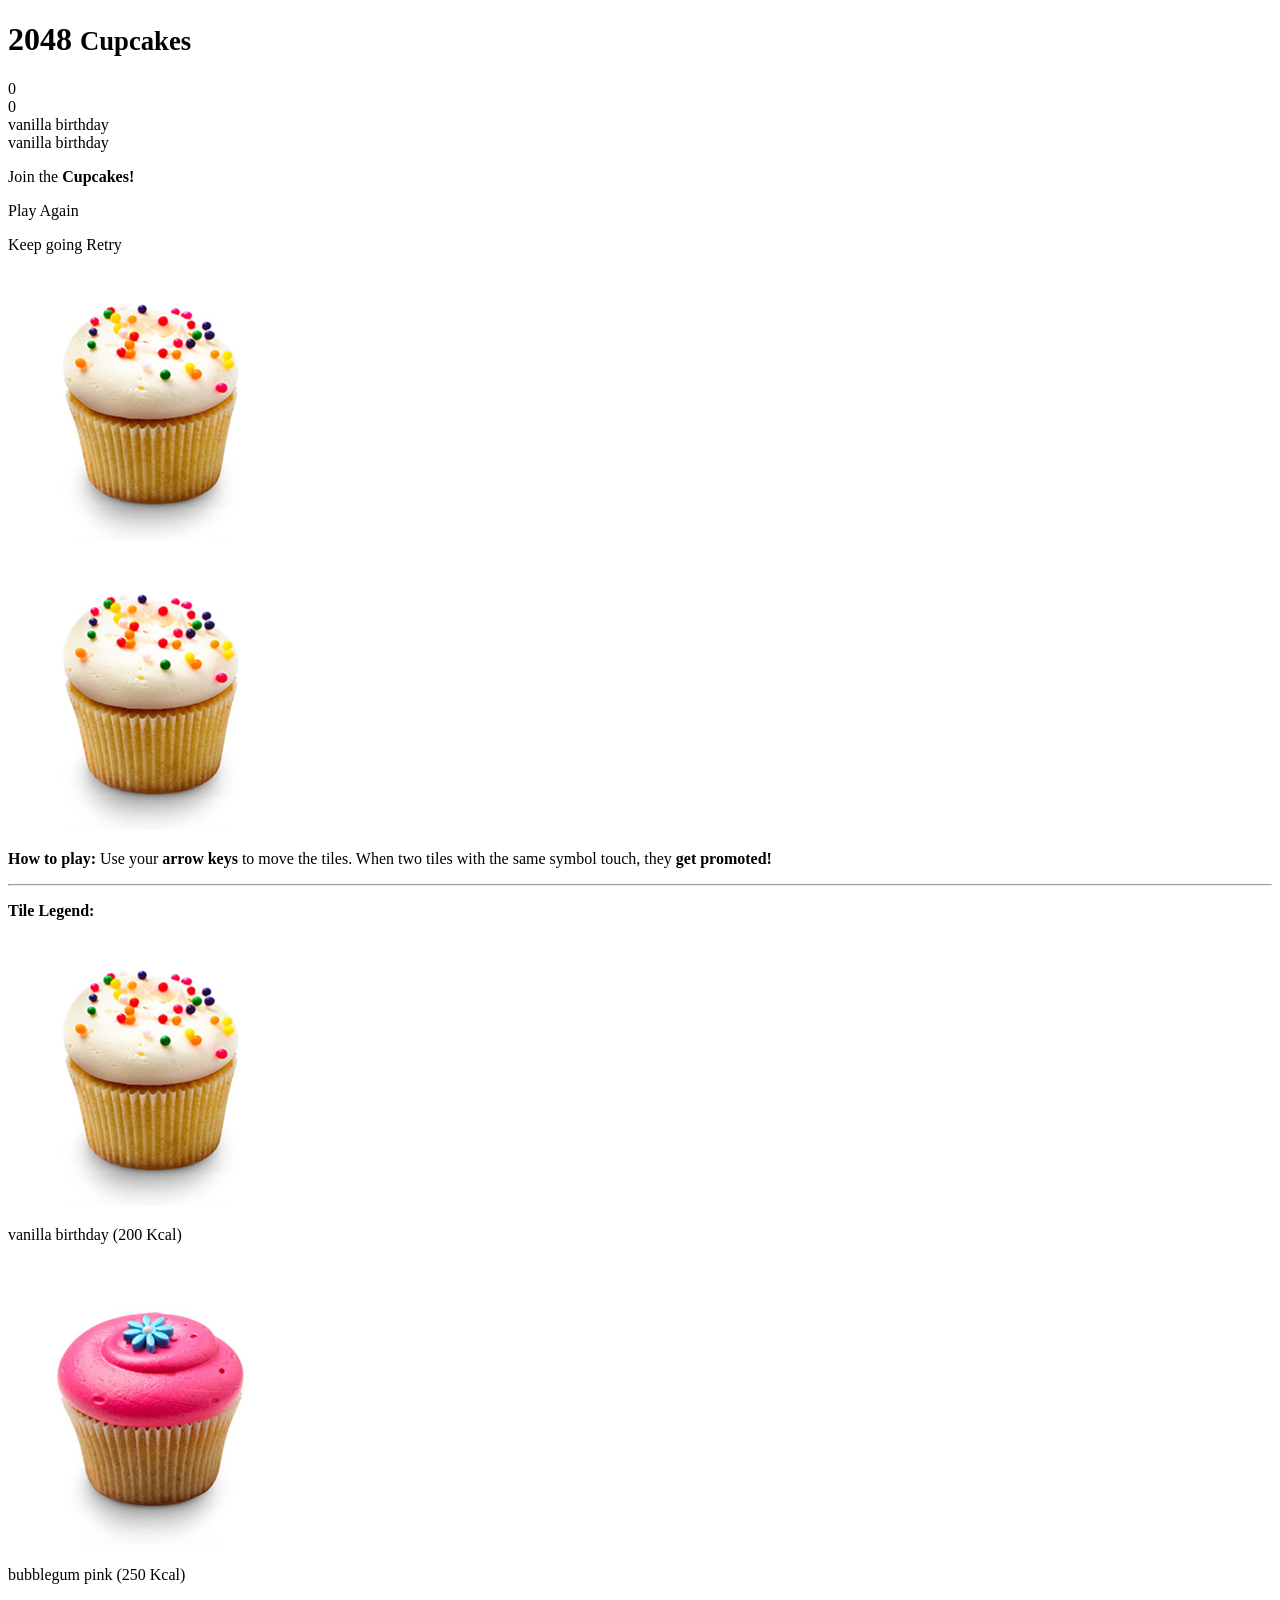
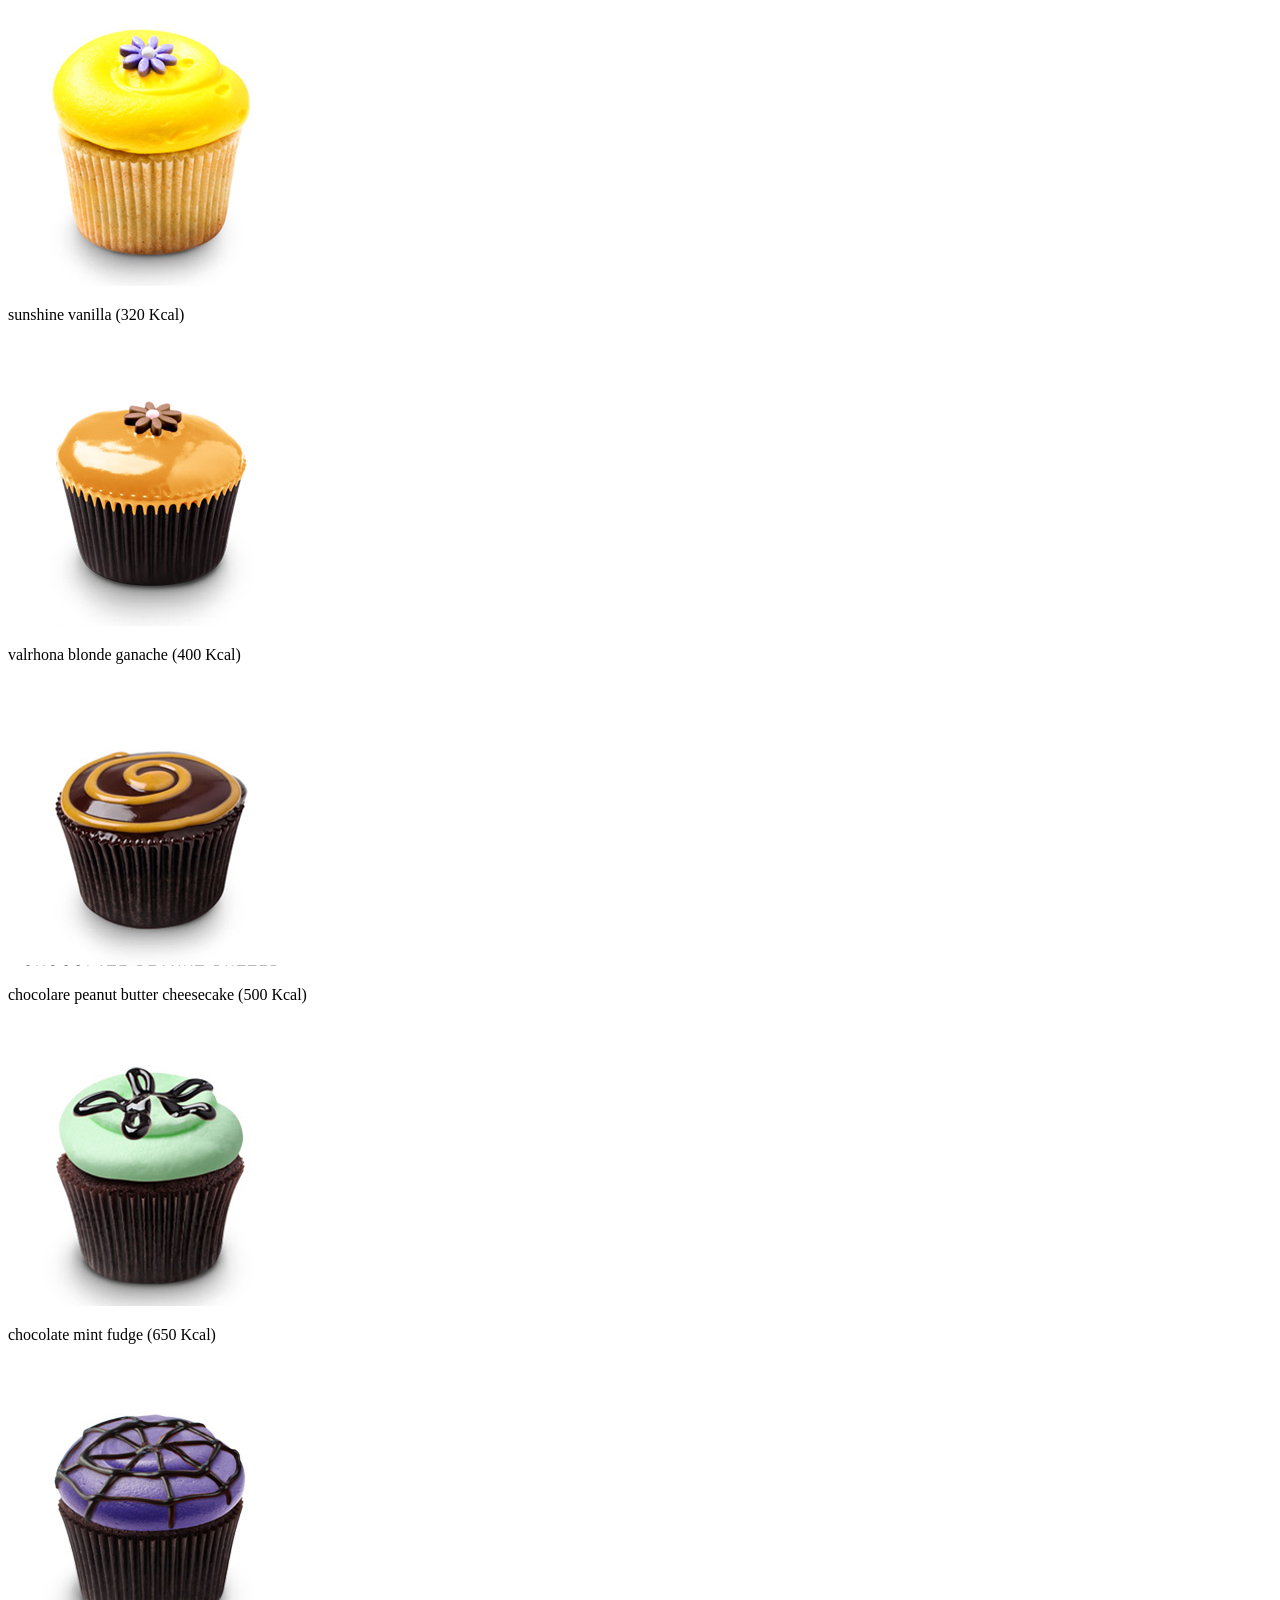
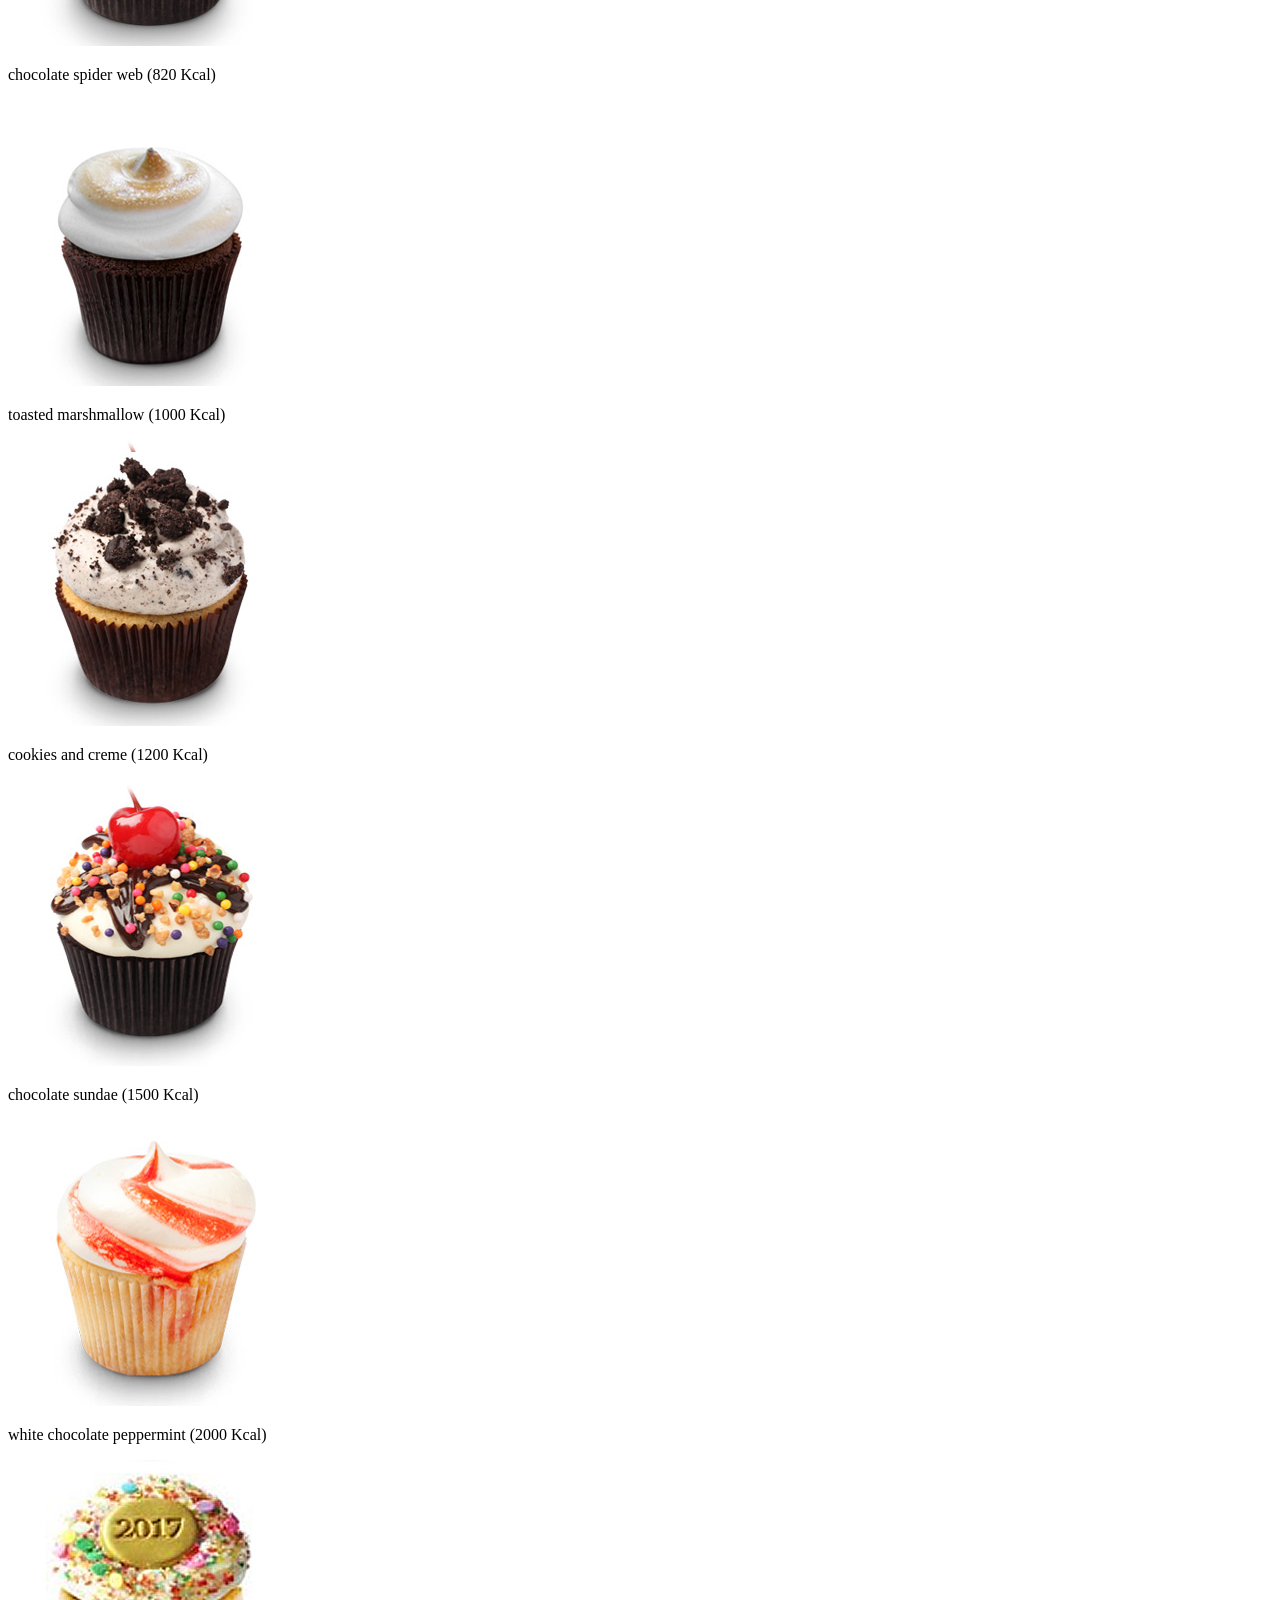
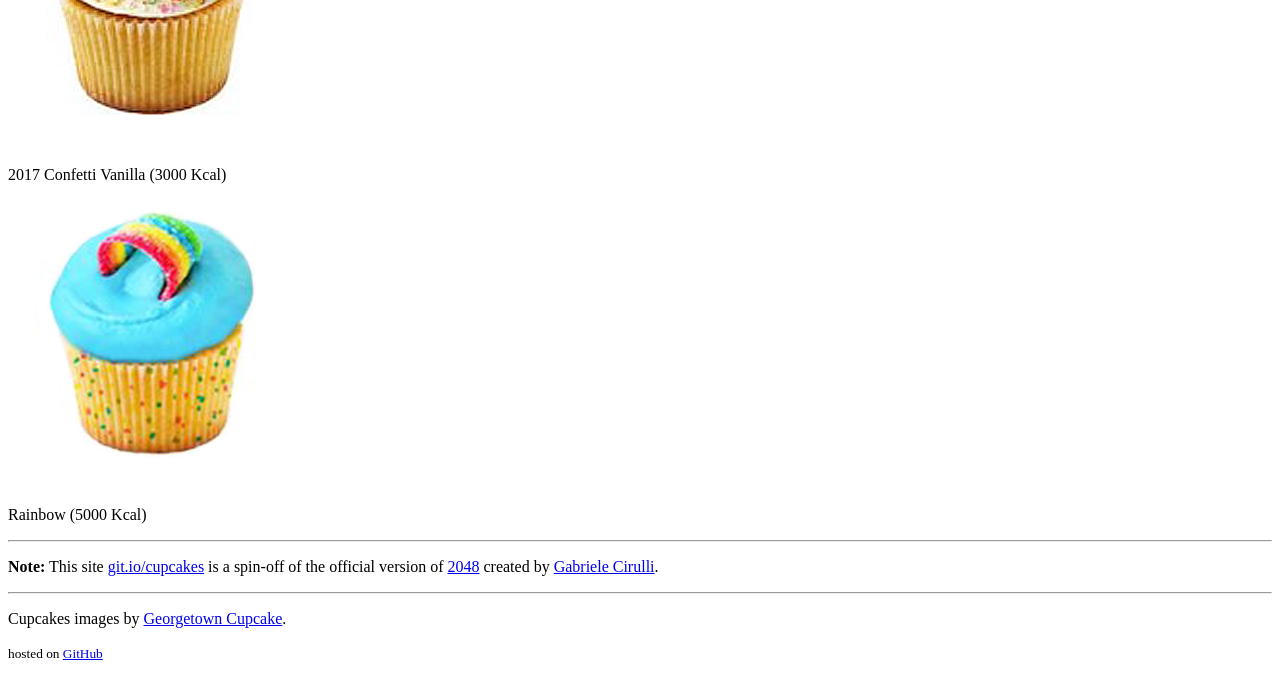
==== games/2048-Cupcakes/index.html @ 83873c3f "修改网站结构" ====
<!DOCTYPE html>
<html>

<head>
  <meta charset="utf-8">
  <title>2048 CUPCAKES</title>

  <link href="style/main.css" rel="stylesheet" type="text/css">
  <link rel="shortcut icon" href="favicon.ico">
  <link rel="apple-touch-icon" href="meta/apple-touch-icon.png">
  <meta name="apple-mobile-web-app-capable" content="yes">
  <meta name="apple-mobile-web-app-status-bar-style" content="black">

  <meta name="HandheldFriendly" content="True">
  <meta name="MobileOptimized" content="320">
  <meta name="viewport"
    content="width=device-width, target-densitydpi=160dpi, initial-scale=1.0, maximum-scale=1, user-scalable=no, minimal-ui">
  <meta name="format-detection" content="telephone=no" />
</head>

<body>
  <div class="container">
    <div class="heading">
      <div class="title-container">
        <h1 class="title">2048 <small>Cupcakes</small></h1>
      </div>
      <div class="scores-container">
        <div class="score-points">0</div>
        <div class="best-points">0</div>
      </div>
      <div class="scores-container">
        <div class="score-container">0 Kcal</div>
        <div class="best-container">0 Kcal</div>
      </div>
    </div>

    <div class="above-game">
      <p class="game-intro">Join tiles and destroy <strong>EMPIRE!</strong></p>
      <a class="restart-button">New Game</a>
    </div>

    <div class="game-container">
      <div class="game-message">
        <p></p>
        <div class="lower">
          <a class="keep-playing-button">Keep going</a>
          <a class="retry-button">Retry</a>
          <div class="score-sharing"></div>
        </div>
      </div>

      <div class="grid-container">
        <div class="grid-row">
          <div class="grid-cell"></div>
          <div class="grid-cell"></div>
          <div class="grid-cell"></div>
          <div class="grid-cell"></div>
        </div>
        <div class="grid-row">
          <div class="grid-cell"></div>
          <div class="grid-cell"></div>
          <div class="grid-cell"></div>
          <div class="grid-cell"></div>
        </div>
        <div class="grid-row">
          <div class="grid-cell"></div>
          <div class="grid-cell"></div>
          <div class="grid-cell"></div>
          <div class="grid-cell"></div>
        </div>
        <div class="grid-row">
          <div class="grid-cell"></div>
          <div class="grid-cell"></div>
          <div class="grid-cell"></div>
          <div class="grid-cell"></div>
        </div>
      </div>

      <div class="tile-container">

      </div>
    </div>

    <p class="game-explanation">
      <strong class="important">How to play:</strong> Use your <strong>arrow keys</strong> to move the tiles. When two
      tiles with the same symbol touch, they <strong>get promoted!</strong>
    </p>
    <hr>
    <p class="tile-legend"><strong class="important">Tile Legend:</strong></p>
    <hr>
    <p class="disclaimer">
      <strong class="important">Note:</strong> This site <a href="http://git.io/cupcakes">git.io/cupcakes</a> is a
      spin-off of the official version of <a href="http://git.io/2048">2048</a> created by <a
        href="http://gabrielecirulli.com" target="_blank">Gabriele Cirulli.</a>
    </p>
    <hr>
    <p class="credits">
      Cupcakes images by <a href="http://www.georgetowncupcake.com/"
        title="Georgetown Cupcake | DC Cupcakes | About">Georgetown Cupcake</a>.
    </p>
    <p class="repo-link"><small>hosted on <a href="https://github.com/foolgry/2048-CUPCAKES">GitHub</a></small></p>
  </div>

  <script src="js/bind_polyfill.js"></script>
  <script src="js/classlist_polyfill.js"></script>
  <script src="js/animframe_polyfill.js"></script>
  <script src="js/l10n.js"></script>
  <script src="js/localization.js"></script>
  <script src="js/keyboard_input_manager.js"></script>
  <script src="js/html_actuator.js"></script>
  <script src="js/grid.js"></script>
  <script src="js/tile.js"></script>
  <script src="js/local_storage_manager.js"></script>
  <script src="js/game_manager.js"></script>
  <script src="js/application.js"></script>
  <script>
    window.twttr = (function (d, s, id) {
      var t, js, fjs = d.getElementsByTagName(s)[0];
      if (d.getElementById(id)) return; js = d.createElement(s); js.id = id;
      js.src = "https://platform.twitter.com/widgets.js"; fjs.parentNode.insertBefore(js, fjs);
      return window.twttr || (t = { _e: [], ready: function (f) { t._e.push(f) } });
    }(document, "script", "twitter-wjs"));
  </script>
  <script async src="https://www.googletagmanager.com/gtag/js?id=G-40QF8CHDDD"></script>
  <script>
    window.dataLayer = window.dataLayer || [];
    function gtag() { dataLayer.push(arguments); }
    gtag('js', new Date());

    gtag('config', 'G-40QF8CHDDD');
  </script>

  </script>
</body>

</html>
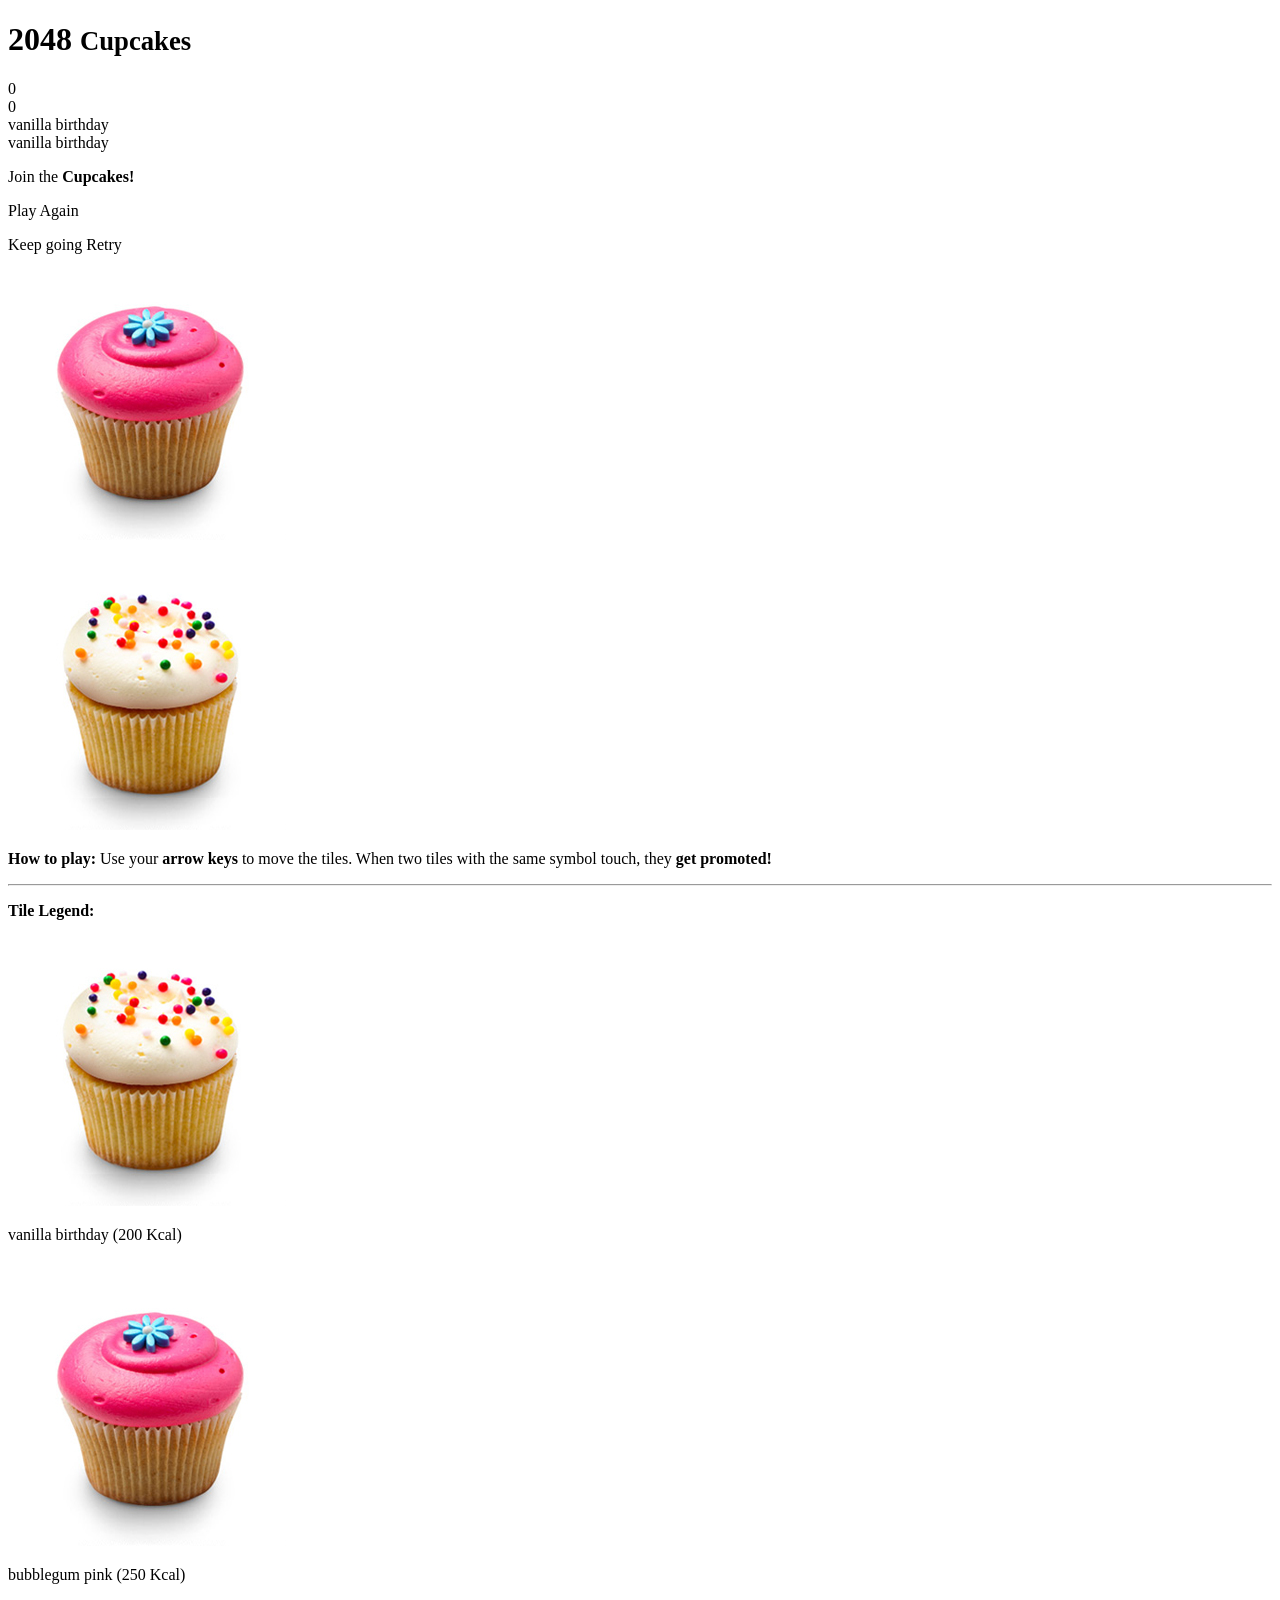
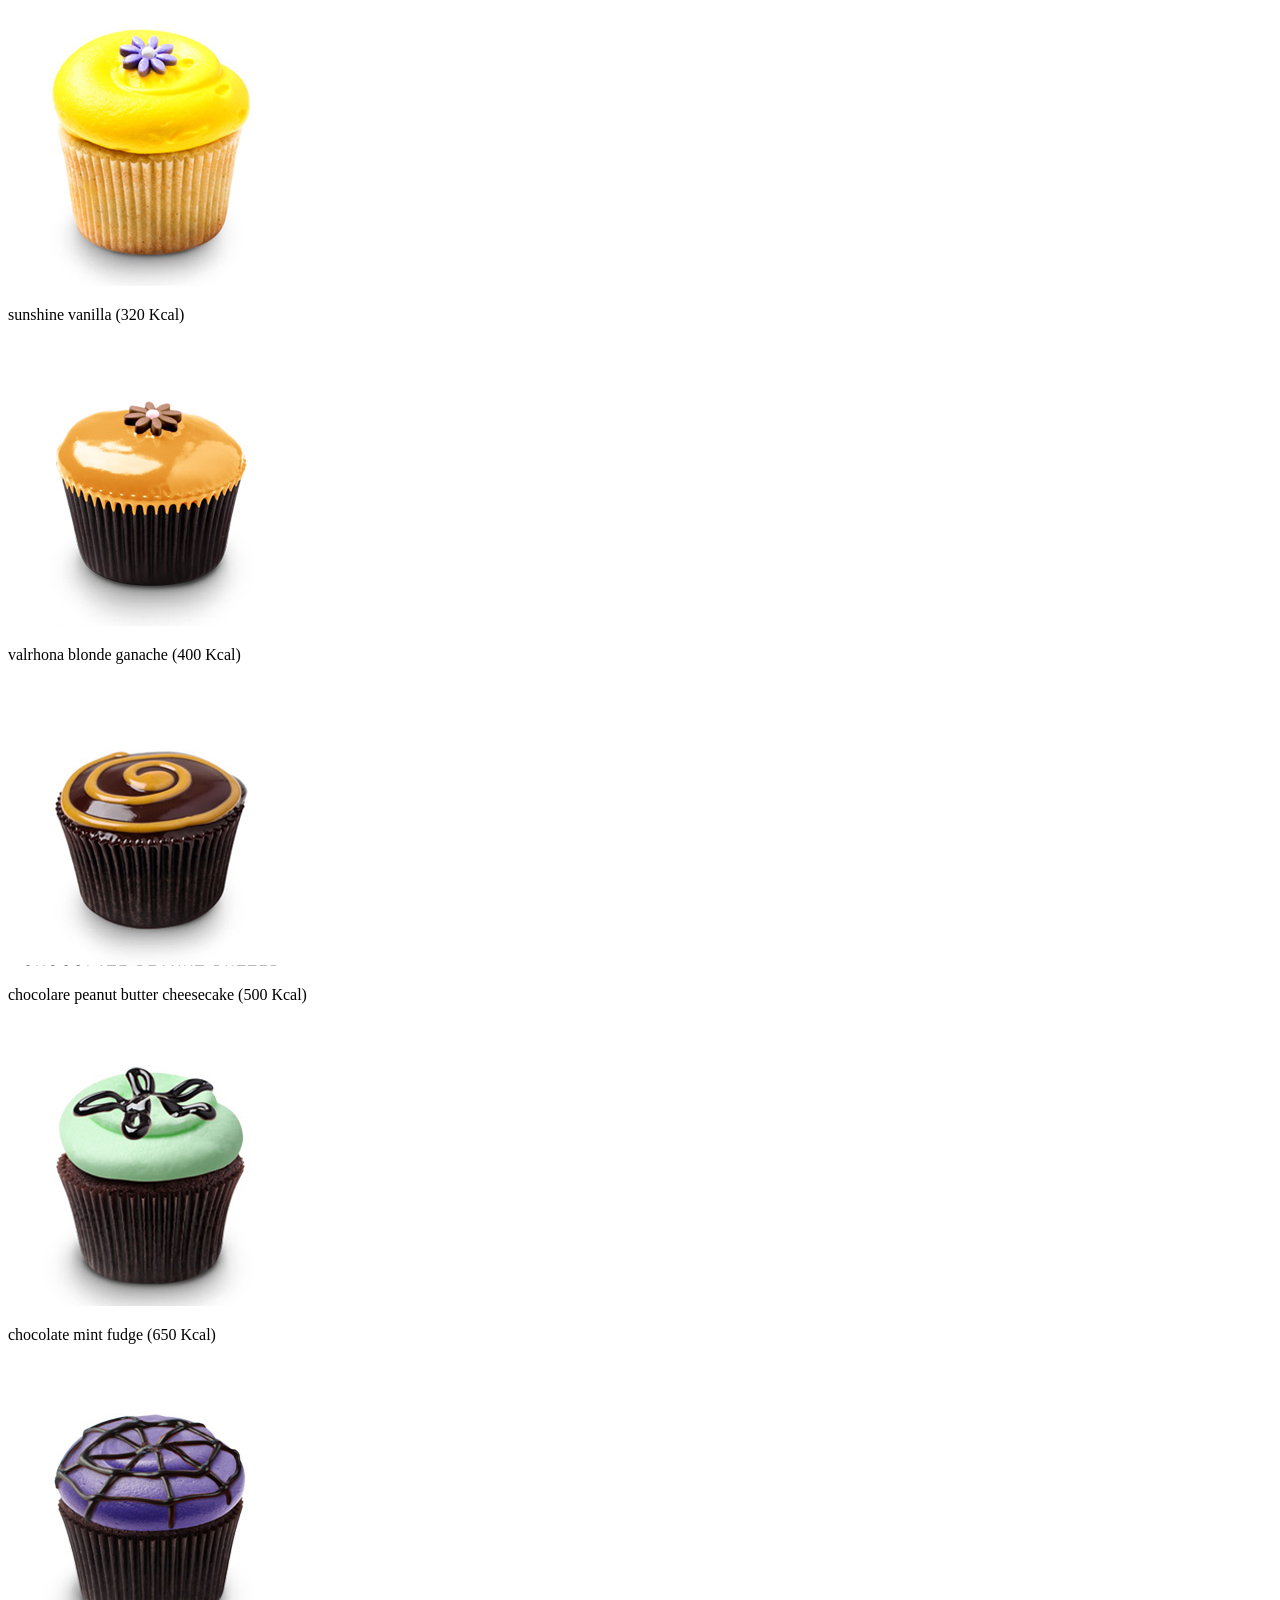
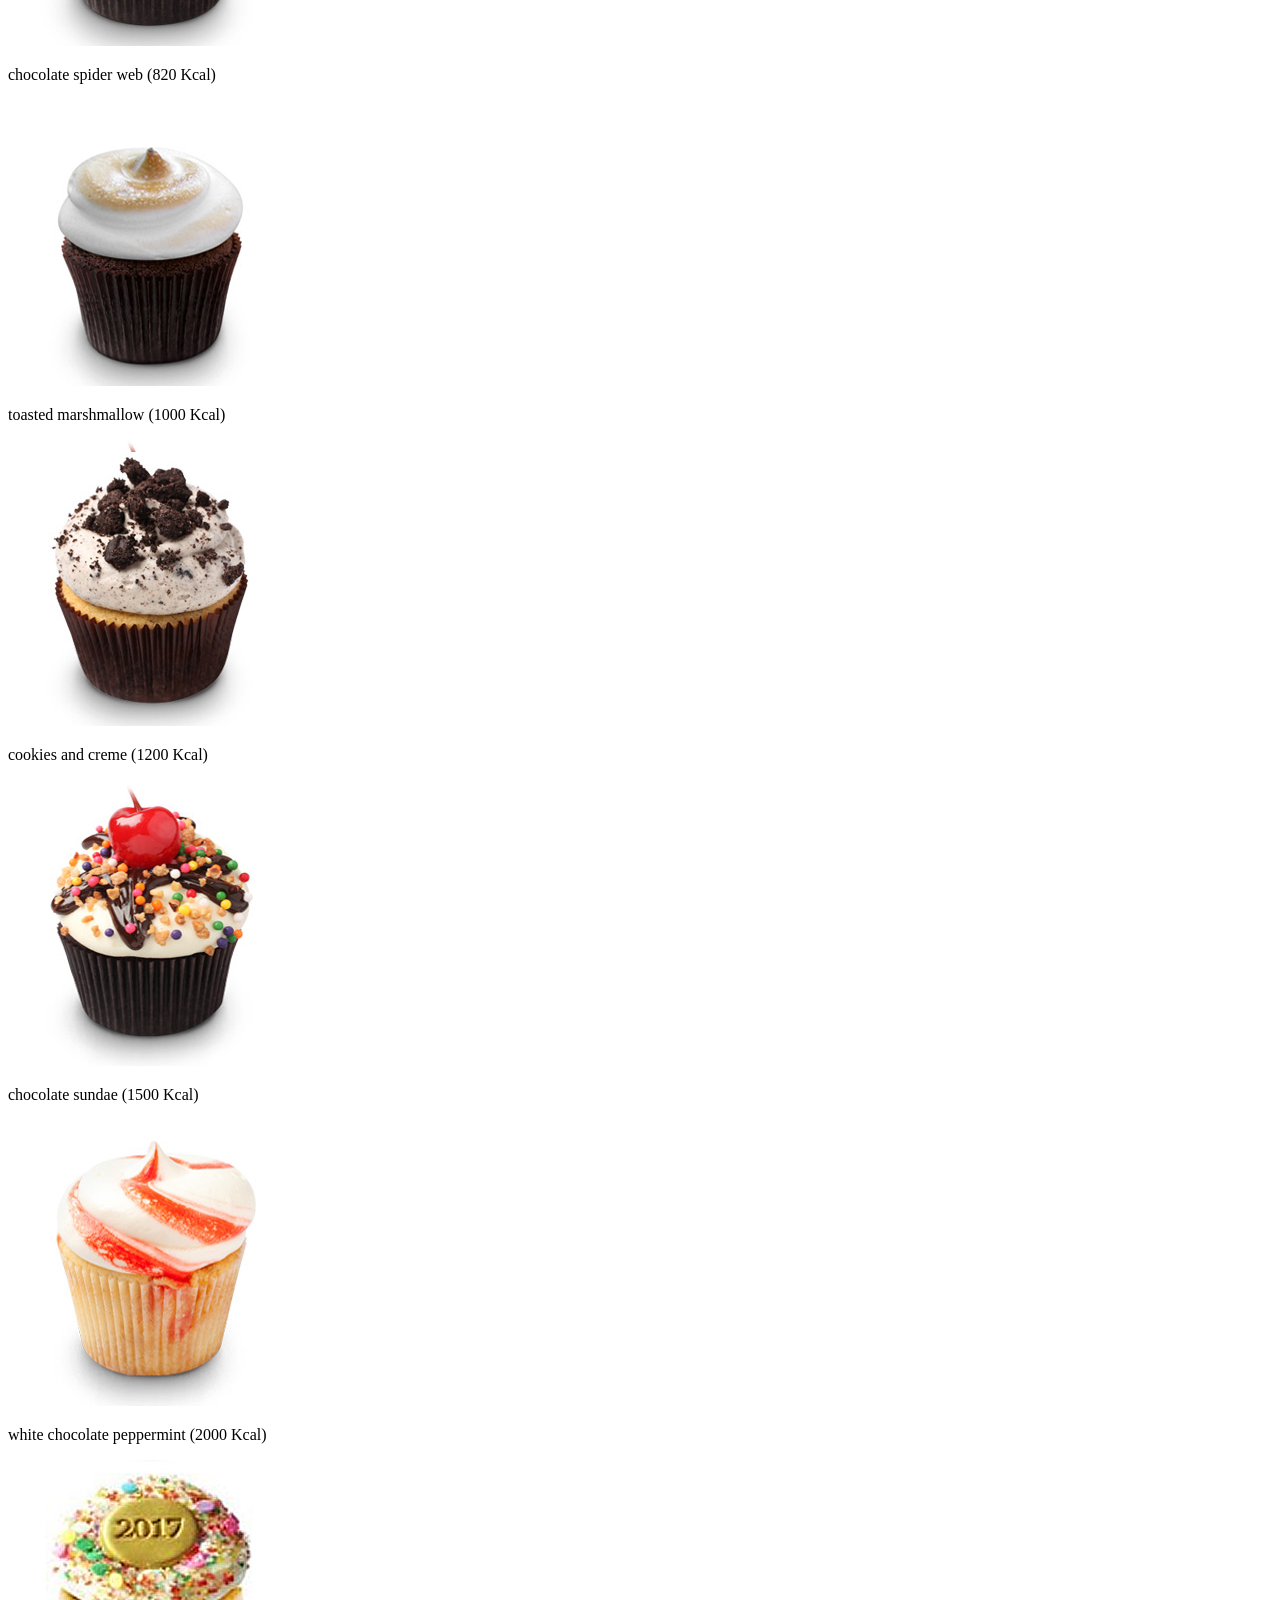
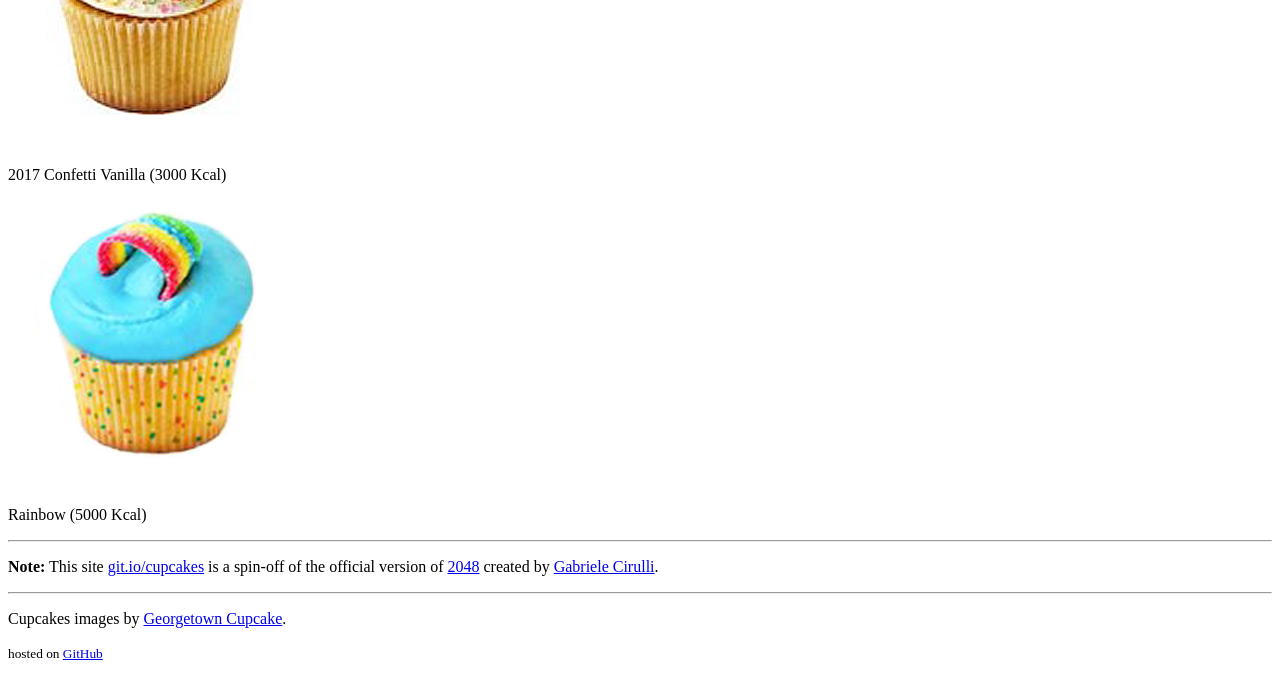
==== commit e07a78f3: "隐私 cookie，移动端优化" ====
--- a/games/2048-Cupcakes/index.html
+++ b/games/2048-Cupcakes/index.html
@@ -14,7 +14,7 @@
   <meta name="HandheldFriendly" content="True">
   <meta name="MobileOptimized" content="320">
   <meta name="viewport"
-    content="width=device-width, target-densitydpi=160dpi, initial-scale=1.0, maximum-scale=1, user-scalable=no, minimal-ui">
+    content="width=device-width, initial-scale=1.0, maximum-scale=1.5, user-scalable=yes">
   <meta name="format-detection" content="telephone=no" />
 </head>
 
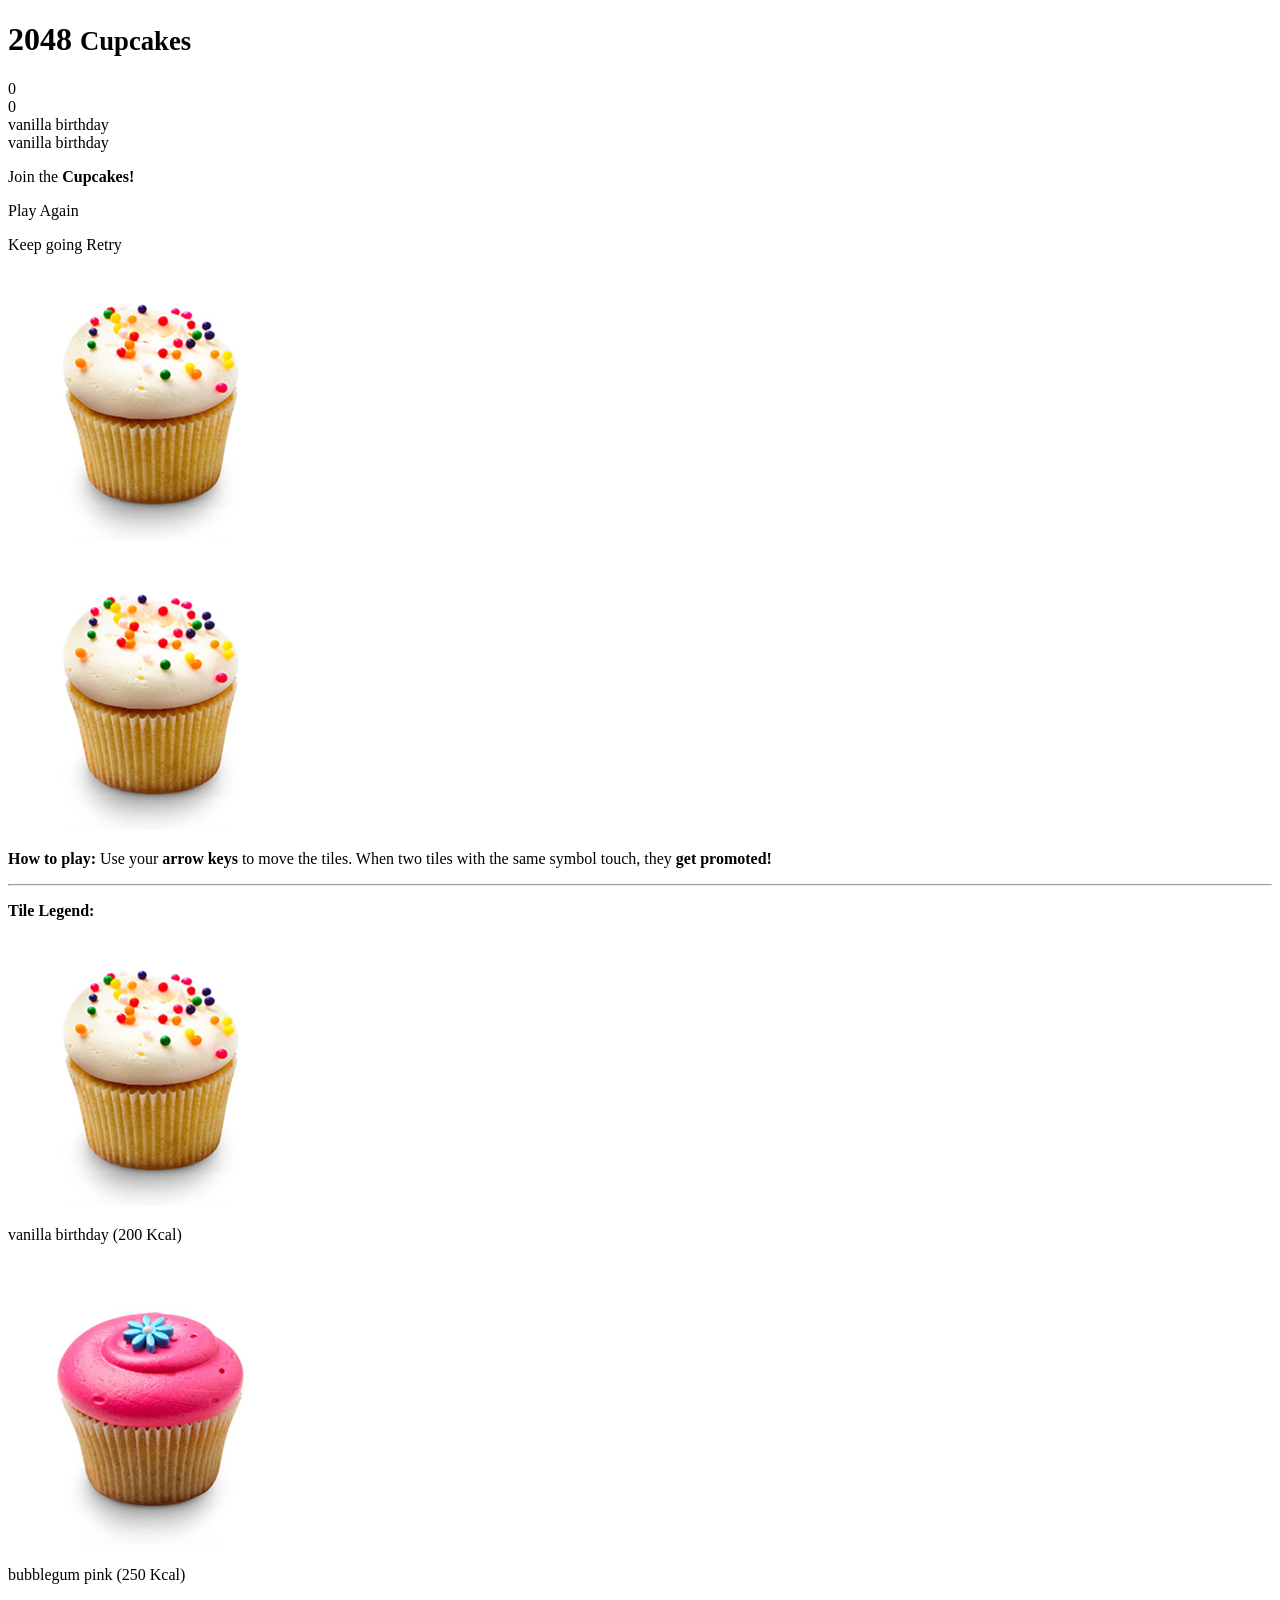
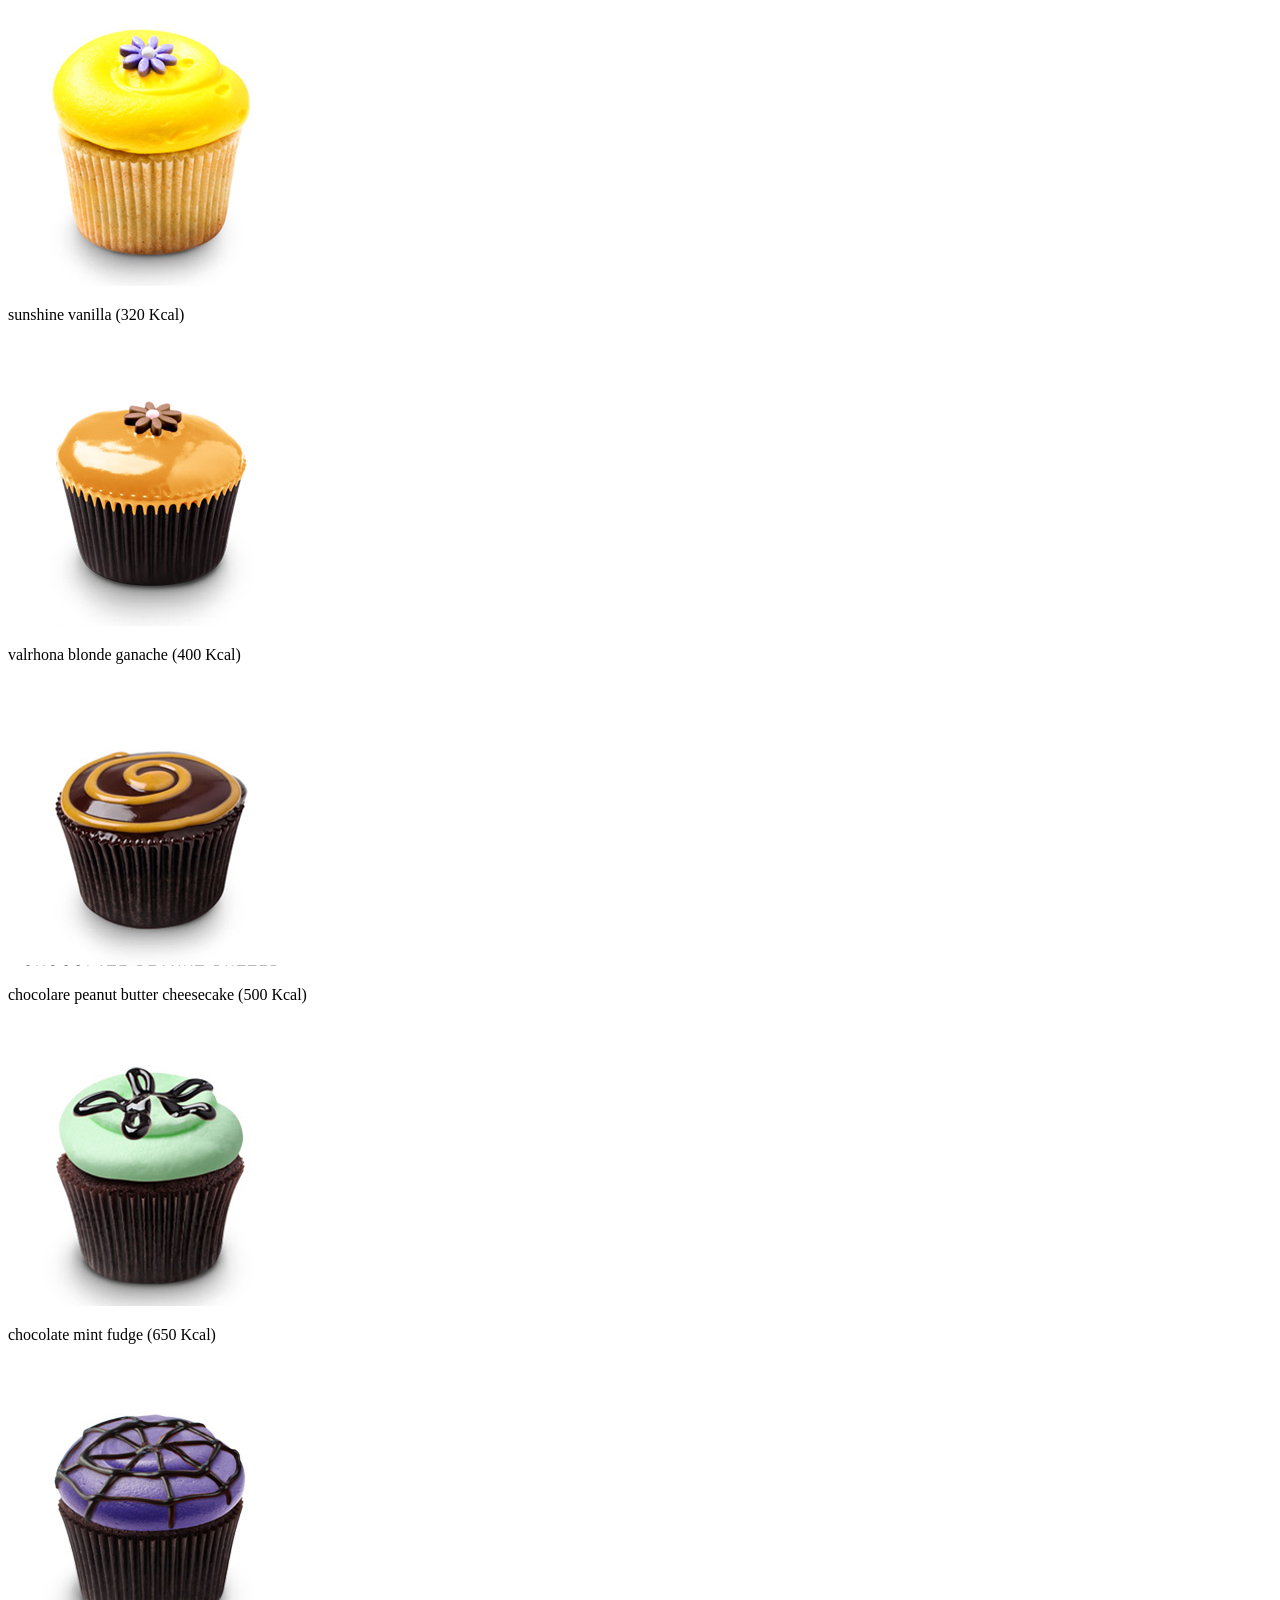
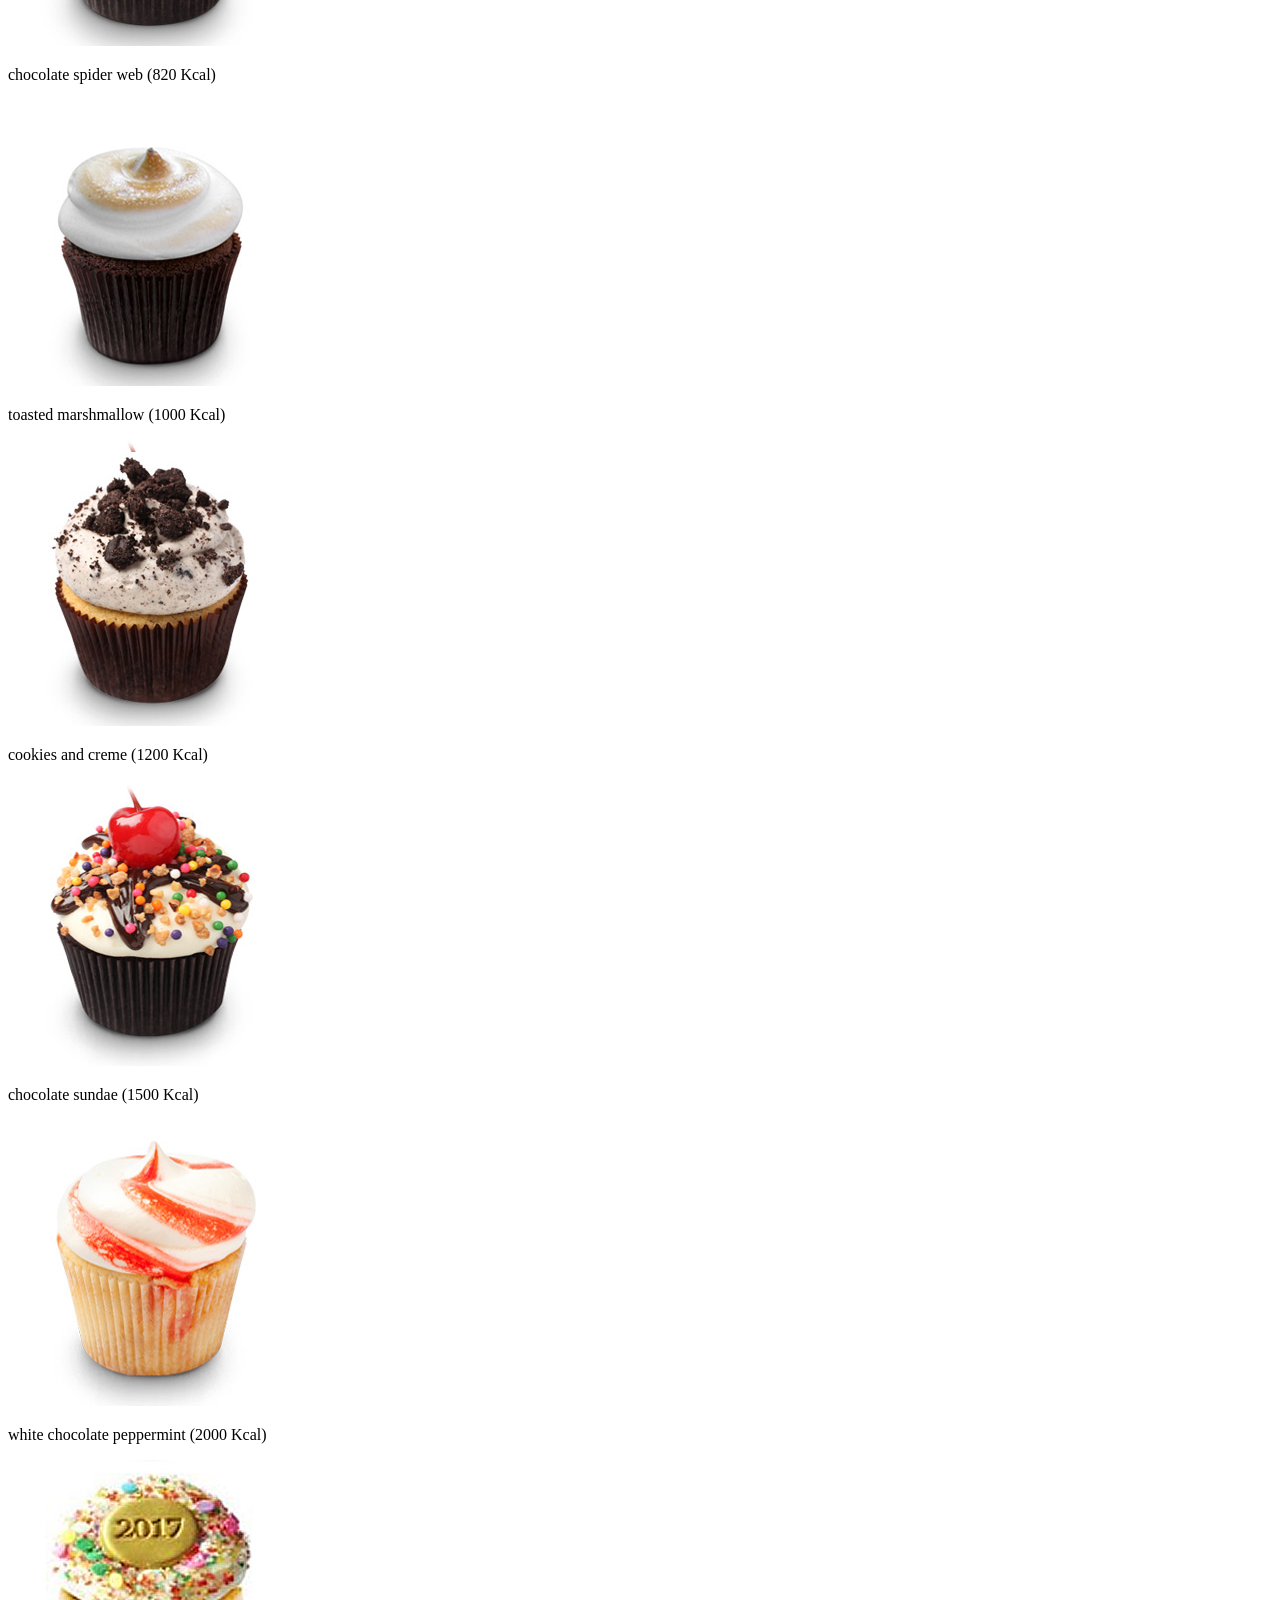
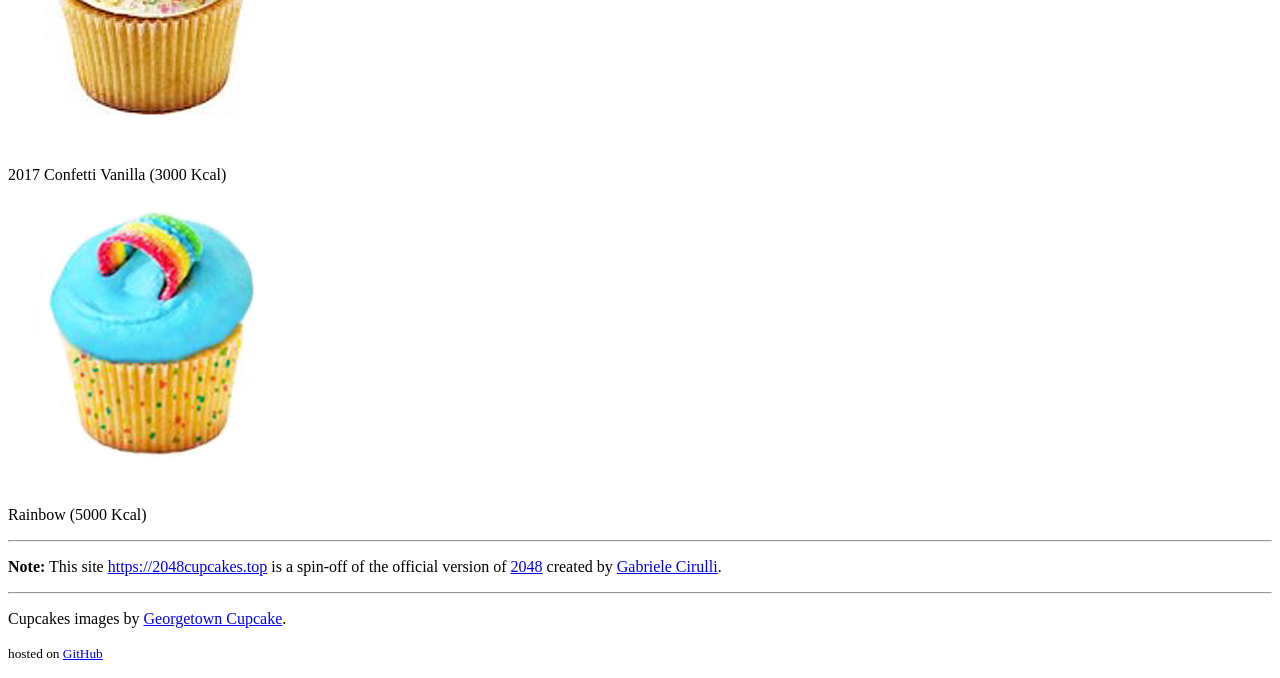
==== commit c67a2d68: "修改链接" ====
--- a/games/2048-Cupcakes/index.html
+++ b/games/2048-Cupcakes/index.html
@@ -13,8 +13,7 @@
 
   <meta name="HandheldFriendly" content="True">
   <meta name="MobileOptimized" content="320">
-  <meta name="viewport"
-    content="width=device-width, initial-scale=1.0, maximum-scale=1.5, user-scalable=yes">
+  <meta name="viewport" content="width=device-width, initial-scale=1.0, maximum-scale=1.5, user-scalable=yes">
   <meta name="format-detection" content="telephone=no" />
 </head>
 
@@ -89,7 +88,7 @@
     <p class="tile-legend"><strong class="important">Tile Legend:</strong></p>
     <hr>
     <p class="disclaimer">
-      <strong class="important">Note:</strong> This site <a href="http://git.io/cupcakes">git.io/cupcakes</a> is a
+      <strong class="important">Note:</strong> This site <a href="https://2048cupcakes.top">2048cupcakes</a> is a
       spin-off of the official version of <a href="http://git.io/2048">2048</a> created by <a
         href="http://gabrielecirulli.com" target="_blank">Gabriele Cirulli.</a>
     </p>
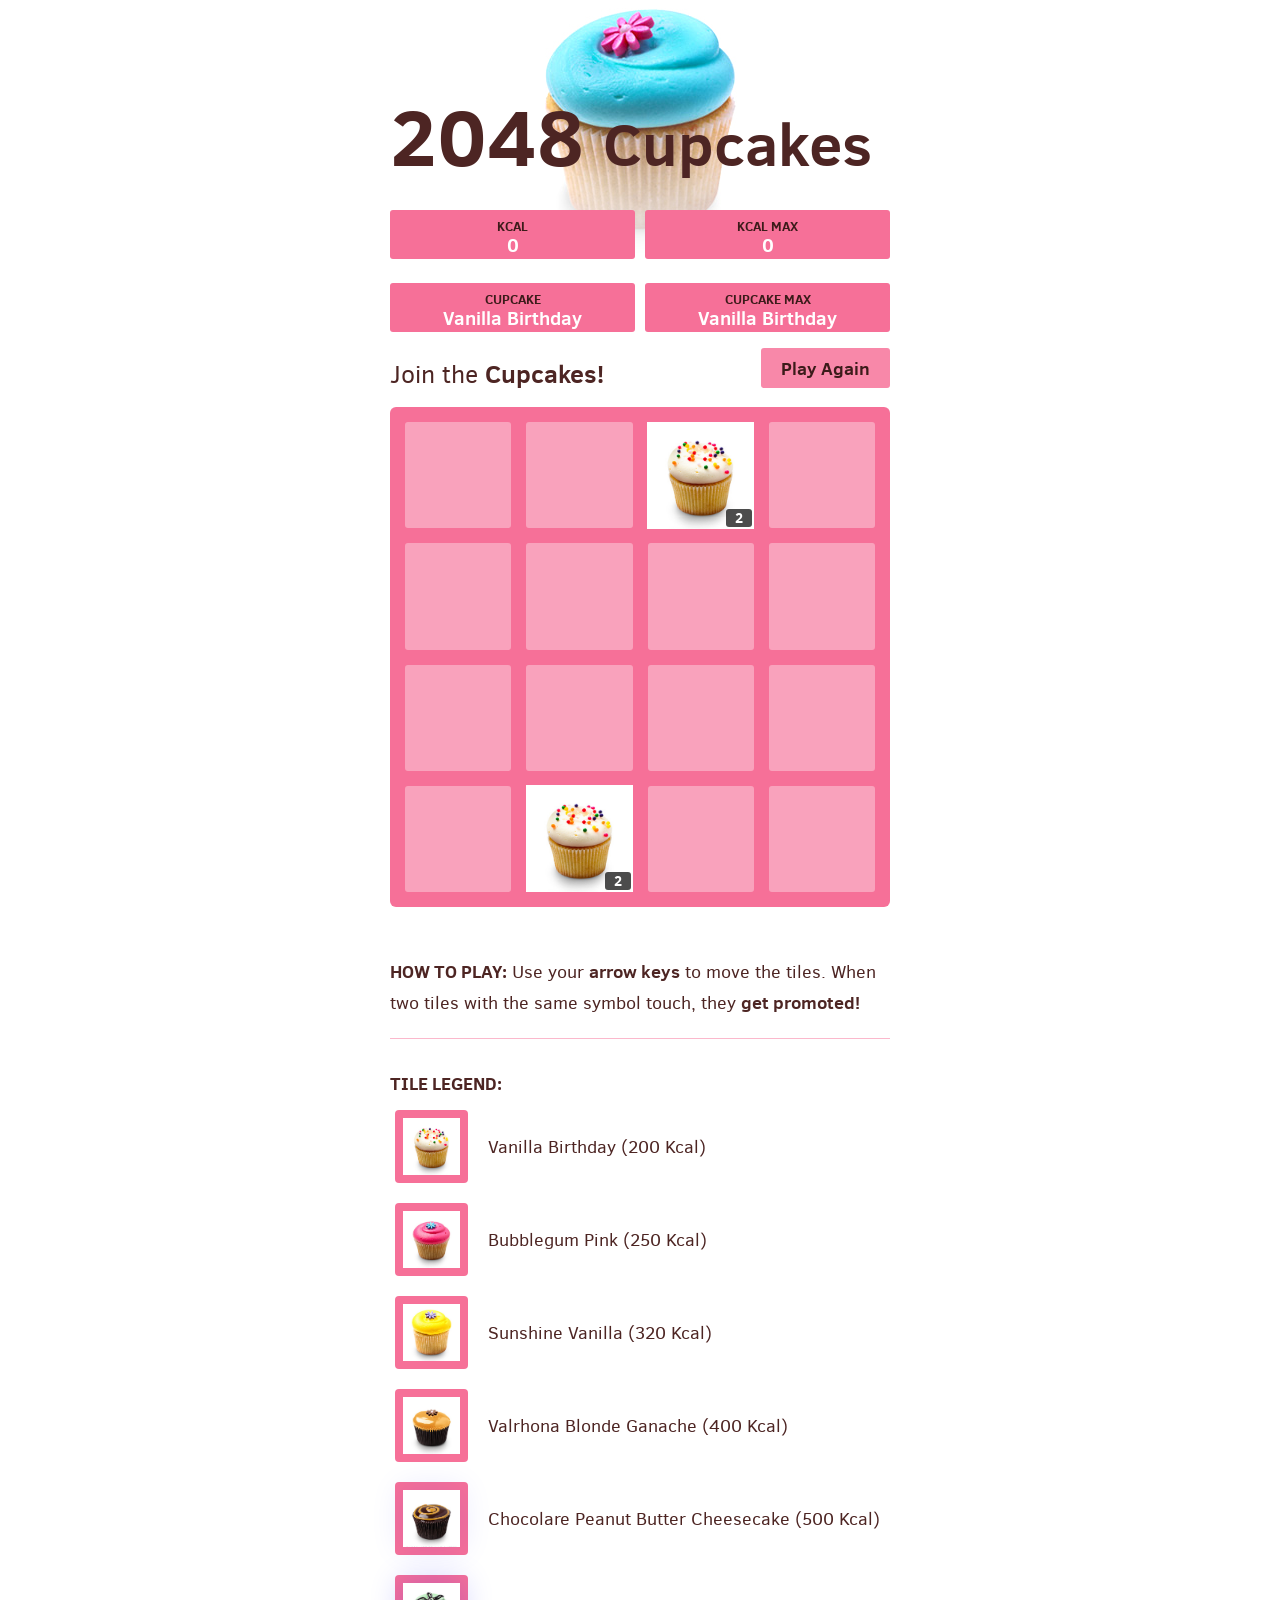
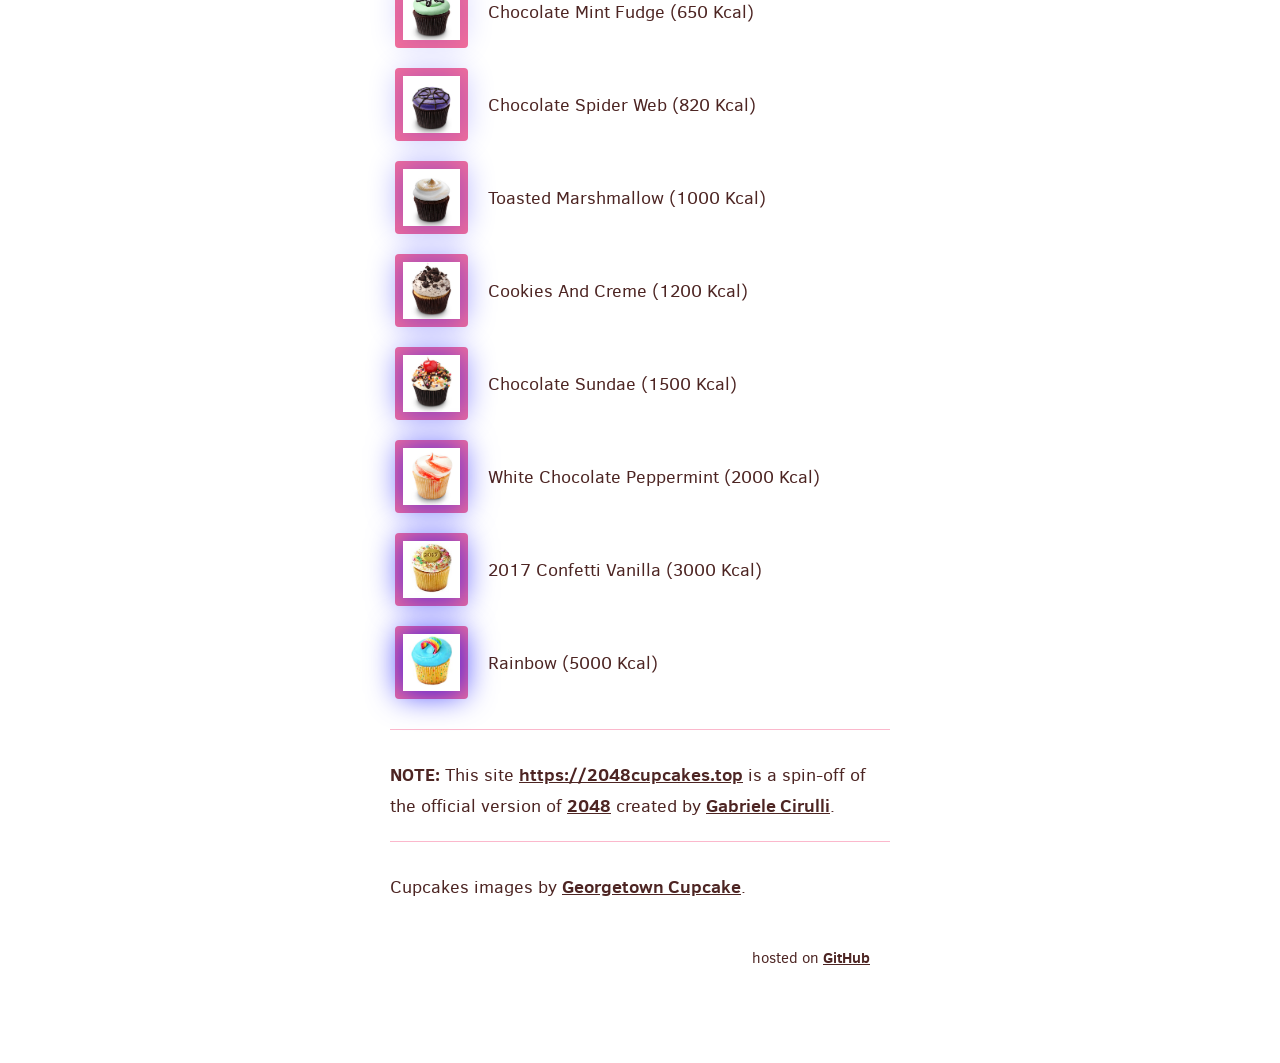
==== commit 88b59612: "修改版本号" ====
--- a/games/2048-Cupcakes/index.html
+++ b/games/2048-Cupcakes/index.html
@@ -5,7 +5,7 @@
   <meta charset="utf-8">
   <title>2048 CUPCAKES</title>
 
-  <link href="style/main.css" rel="stylesheet" type="text/css">
+  <link href="style/main.css?v=20251002" rel="stylesheet" type="text/css">
   <link rel="shortcut icon" href="favicon.ico">
   <link rel="apple-touch-icon" href="meta/apple-touch-icon.png">
   <meta name="apple-mobile-web-app-capable" content="yes">
@@ -100,18 +100,18 @@
     <p class="repo-link"><small>hosted on <a href="https://github.com/foolgry/2048-CUPCAKES">GitHub</a></small></p>
   </div>
 
-  <script src="js/bind_polyfill.js"></script>
-  <script src="js/classlist_polyfill.js"></script>
-  <script src="js/animframe_polyfill.js"></script>
-  <script src="js/l10n.js"></script>
-  <script src="js/localization.js"></script>
-  <script src="js/keyboard_input_manager.js"></script>
-  <script src="js/html_actuator.js"></script>
-  <script src="js/grid.js"></script>
-  <script src="js/tile.js"></script>
-  <script src="js/local_storage_manager.js"></script>
-  <script src="js/game_manager.js"></script>
-  <script src="js/application.js"></script>
+  <script src="js/bind_polyfill.js?v=20251002"></script>
+  <script src="js/classlist_polyfill.js?v=20251002"></script>
+  <script src="js/animframe_polyfill.js?v=20251002"></script>
+  <script src="js/l10n.js?v=20251002"></script>
+  <script src="js/localization.js?v=20251002"></script>
+  <script src="js/keyboard_input_manager.js?v=20251002"></script>
+  <script src="js/html_actuator.js?v=20251002"></script>
+  <script src="js/grid.js?v=20251002"></script>
+  <script src="js/tile.js?v=20251002"></script>
+  <script src="js/local_storage_manager.js?v=20251002"></script>
+  <script src="js/game_manager.js?v=20251002"></script>
+  <script src="js/application.js?v=20251002"></script>
   <script>
     window.twttr = (function (d, s, id) {
       var t, js, fjs = d.getElementsByTagName(s)[0];
--- a/games/2048-Cupcakes/style/main.css
+++ b/games/2048-Cupcakes/style/main.css
@@ -0,0 +1,918 @@
+@import url(fonts/clear-sans.css);
+/* $tile-gold-glow-color: lighten($tile-gold-color, 15%); */
+html, body {
+  margin: 0;
+  padding: 0;
+  background-color: #fff;
+  color: #4d2523;
+  font-family: "Clear Sans", "Helvetica Neue", Arial, sans-serif;
+  font-size: 18px; }
+
+body {
+  padding: 80px 0;
+  background-image: url(img/bg.jpg);
+  background-position: top center;
+  background-repeat: no-repeat; }
+
+.heading:after {
+  content: "";
+  display: block;
+  clear: both; }
+
+h1.title {
+  font-size: 80px;
+  font-weight: bold;
+  margin: 0;
+  display: block;
+  text-align: center; }
+  h1.title small {
+    font-size: 60px; }
+
+.title-container {
+  position: relative;
+  display: inline-block;
+  padding-bottom: 10px; }
+
+@-webkit-keyframes move-up {
+  0% {
+    top: 25px;
+    opacity: 1; }
+
+  100% {
+    top: -50px;
+    opacity: 0; } }
+@-moz-keyframes move-up {
+  0% {
+    top: 25px;
+    opacity: 1; }
+
+  100% {
+    top: -50px;
+    opacity: 0; } }
+@keyframes move-up {
+  0% {
+    top: 25px;
+    opacity: 1; }
+
+  100% {
+    top: -50px;
+    opacity: 0; } }
+.scores-container, .scores-points {
+  text-align: right; }
+
+.score-container, .best-container,
+.score-points, .best-points {
+  overflow: hidden;
+  position: relative;
+  display: inline-block;
+  background: #f67098;
+  padding: 15px 0px;
+  font-size: 19px;
+  text-transform: capitalize;
+  height: 19px;
+  line-height: 41px;
+  font-weight: bold;
+  border-radius: 3px;
+  color: white;
+  margin-top: 8px;
+  margin-bottom: 16px;
+  text-align: center;
+  width: 49%;
+  float: left; }
+  .score-container:after, .best-container:after,
+	.score-points:after, .best-points:after {
+    position: absolute;
+    width: 100%;
+    top: 10px;
+    left: 0;
+    text-transform: uppercase;
+    font-size: 13px;
+    line-height: 13px;
+    text-align: center;
+    color: #3c1b1a; }
+  .score-container .score-addition, .best-container .score-addition,
+	.score-points .score-addition, .best-points .score-addition {
+    position: absolute;
+    /*right: 60px;*/
+    width: 100%;
+    text-align: center;
+    color: red;
+    font-size: 19px;
+    line-height: 19px;
+    font-weight: bold;
+    color: rgba(77, 37, 35, 0.9);
+    z-index: 100;
+    -webkit-animation: move-up 600ms ease-in;
+    -moz-animation: move-up 600ms ease-in;
+    animation: move-up 600ms ease-in;
+    -webkit-animation-fill-mode: both;
+    -moz-animation-fill-mode: both;
+    animation-fill-mode: both; }
+
+.best-container {
+  float: right; }
+.best-points {
+  float: right; }
+
+.score-container:after {
+  content: "Cupcake"; }
+.score-points:after {
+  content: "Kcal"; }
+
+.best-container:after {
+  content: "Cupcake Max"; }
+.best-points:after {
+	content: "Kcal Max"; }
+
+p {
+  margin-top: 0;
+  margin-bottom: 10px;
+  line-height: 1.65; }
+
+a {
+  color: #4d2523;
+  font-weight: bold;
+  text-decoration: underline;
+  cursor: pointer; }
+
+strong.important {
+  text-transform: uppercase; }
+
+hr {
+  border: none;
+  border-bottom: 1px solid #fbb8cc;
+  margin-top: 20px;
+  margin-bottom: 30px; }
+
+.container {
+  width: 500px;
+  margin: 0 auto; }
+
+@-webkit-keyframes fade-in {
+  0% {
+    opacity: 0; }
+
+  100% {
+    opacity: 1; } }
+@-moz-keyframes fade-in {
+  0% {
+    opacity: 0; }
+
+  100% {
+    opacity: 1; } }
+@keyframes fade-in {
+  0% {
+    opacity: 0; }
+
+  100% {
+    opacity: 1; } }
+.game-container {
+  margin-top: 11px;
+  position: relative;
+  padding: 15px;
+  cursor: default;
+  -webkit-touch-callout: none;
+  -ms-touch-callout: none;
+  -webkit-user-select: none;
+  -moz-user-select: none;
+  -ms-user-select: none;
+  -ms-touch-action: none;
+  touch-action: none;
+  background: #f67098;
+  border-radius: 6px;
+  width: 500px;
+  height: 500px;
+  -webkit-box-sizing: border-box;
+  -moz-box-sizing: border-box;
+  box-sizing: border-box; }
+  .game-container .game-message {
+    display: none;
+    position: absolute;
+    top: 0;
+    right: 0;
+    bottom: 0;
+    left: 0;
+    background: rgba(255, 255, 255, 0.7);
+    z-index: 100;
+    text-align: center;
+    -webkit-animation: fade-in 800ms ease 1200ms;
+    -moz-animation: fade-in 800ms ease 1200ms;
+    animation: fade-in 800ms ease 1200ms;
+    -webkit-animation-fill-mode: both;
+    -moz-animation-fill-mode: both;
+    animation-fill-mode: both; }
+    .game-container .game-message p {
+      font-size: 60px;
+      font-weight: bold;
+      height: 60px;
+      line-height: 60px;
+      margin-top: 222px; }
+    .game-container .game-message .lower {
+      display: block;
+      margin-top: 59px; }
+    .game-container .game-message a {
+      display: inline-block;
+      background: #f888a9;
+      border-radius: 3px;
+      padding: 0 20px;
+      text-decoration: none;
+      color: #3c1b1a;
+      height: 40px;
+      line-height: 42px;
+      margin-left: 9px; }
+      .game-container .game-message a.keep-playing-button {
+        display: none; }
+    .game-container .game-message .score-sharing {
+      display: inline-block;
+      vertical-align: middle;
+      margin-left: 10px; }
+    .game-container .game-message.game-won {
+      background: rgba(88, 46, 116, 0.5);
+      color: white; }
+      .game-container .game-message.game-won a.keep-playing-button {
+        display: inline-block; }
+    .game-container .game-message.game-won, .game-container .game-message.game-over {
+      display: block; }
+
+.grid-container {
+  position: absolute;
+  z-index: 1; }
+
+.grid-row {
+  margin-bottom: 15px; }
+  .grid-row:last-child {
+    margin-bottom: 0; }
+  .grid-row:after {
+    content: "";
+    display: block;
+    clear: both; }
+
+.grid-cell {
+  width: 106.25px;
+  height: 106.25px;
+  margin-right: 15px;
+  float: left;
+  border-radius: 3px;
+  background: rgba(255, 255, 255, 0.35); }
+  .grid-cell:last-child {
+    margin-right: 0; }
+
+.tile-container {
+  position: absolute;
+  z-index: 2; }
+
+.tile, .tile .tile-inner {
+  width: 107px;
+  height: 107px;
+  line-height: 116.25px; }
+.tile.tile-position-1-1 {
+  -webkit-transform: translate(0px, 0px);
+  -moz-transform: translate(0px, 0px);
+  transform: translate(0px, 0px); }
+.tile.tile-position-1-2 {
+  -webkit-transform: translate(0px, 121px);
+  -moz-transform: translate(0px, 121px);
+  transform: translate(0px, 121px); }
+.tile.tile-position-1-3 {
+  -webkit-transform: translate(0px, 242px);
+  -moz-transform: translate(0px, 242px);
+  transform: translate(0px, 242px); }
+.tile.tile-position-1-4 {
+  -webkit-transform: translate(0px, 363px);
+  -moz-transform: translate(0px, 363px);
+  transform: translate(0px, 363px); }
+.tile.tile-position-2-1 {
+  -webkit-transform: translate(121px, 0px);
+  -moz-transform: translate(121px, 0px);
+  transform: translate(121px, 0px); }
+.tile.tile-position-2-2 {
+  -webkit-transform: translate(121px, 121px);
+  -moz-transform: translate(121px, 121px);
+  transform: translate(121px, 121px); }
+.tile.tile-position-2-3 {
+  -webkit-transform: translate(121px, 242px);
+  -moz-transform: translate(121px, 242px);
+  transform: translate(121px, 242px); }
+.tile.tile-position-2-4 {
+  -webkit-transform: translate(121px, 363px);
+  -moz-transform: translate(121px, 363px);
+  transform: translate(121px, 363px); }
+.tile.tile-position-3-1 {
+  -webkit-transform: translate(242px, 0px);
+  -moz-transform: translate(242px, 0px);
+  transform: translate(242px, 0px); }
+.tile.tile-position-3-2 {
+  -webkit-transform: translate(242px, 121px);
+  -moz-transform: translate(242px, 121px);
+  transform: translate(242px, 121px); }
+.tile.tile-position-3-3 {
+  -webkit-transform: translate(242px, 242px);
+  -moz-transform: translate(242px, 242px);
+  transform: translate(242px, 242px); }
+.tile.tile-position-3-4 {
+  -webkit-transform: translate(242px, 363px);
+  -moz-transform: translate(242px, 363px);
+  transform: translate(242px, 363px); }
+.tile.tile-position-4-1 {
+  -webkit-transform: translate(363px, 0px);
+  -moz-transform: translate(363px, 0px);
+  transform: translate(363px, 0px); }
+.tile.tile-position-4-2 {
+  -webkit-transform: translate(363px, 121px);
+  -moz-transform: translate(363px, 121px);
+  transform: translate(363px, 121px); }
+.tile.tile-position-4-3 {
+  -webkit-transform: translate(363px, 242px);
+  -moz-transform: translate(363px, 242px);
+  transform: translate(363px, 242px); }
+.tile.tile-position-4-4 {
+  -webkit-transform: translate(363px, 363px);
+  -moz-transform: translate(363px, 363px);
+  transform: translate(363px, 363px); }
+
+.tile {
+  position: absolute;
+  -webkit-transition: 100ms ease-in-out;
+  -moz-transition: 100ms ease-in-out;
+  transition: 100ms ease-in-out;
+  -webkit-transition-property: -webkit-transform;
+  -moz-transition-property: -moz-transform;
+  transition-property: transform; }
+  .tile .tile-inner {
+    border-radius: 3px;
+    background: white;
+    text-align: center;
+    font-weight: bold;
+    z-index: 10;
+    font-size: 55px;
+    position: relative; }
+    .tile .tile-inner img {
+      width: 100%;
+      height: 100%; }
+    .tile .tile-inner .tile-number {
+      position: absolute;
+      bottom: 2px;
+      right: 2px;
+      background: rgba(0, 0, 0, 0.7);
+      color: white;
+      font-size: 14px;
+      font-weight: bold;
+      padding: 2px 4px;
+      border-radius: 3px;
+      z-index: 15;
+      line-height: 1;
+      min-width: 18px;
+      text-align: center; }
+  .tile.tile-2 .tile-inner {
+    background: white;
+    box-shadow: 0 0 30px 10px rgba(0, 0, 255, 0), inset 0 0 0 1px rgba(255, 255, 255, 0); }
+  .tile.tile-4 .tile-inner {
+    background: #eeeaf1;
+    box-shadow: 0 0 30px 10px rgba(0, 0, 255, 0), inset 0 0 0 1px rgba(255, 255, 255, 0); }
+  .tile.tile-8 .tile-inner {
+    color: white;
+    background: #ddd5e3;
+    box-shadow: 0 0 30px 10px rgba(0, 0, 255, 0), inset 0 0 0 1px rgba(255, 255, 255, 0); }
+  .tile.tile-16 .tile-inner {
+    color: white;
+    background: #ccc0d5;
+    box-shadow: 0 0 30px 10px rgba(0, 0, 255, 0), inset 0 0 0 1px rgba(255, 255, 255, 0); }
+  .tile.tile-32 .tile-inner {
+    color: white;
+    background: #bcabc7;
+    box-shadow: 0 0 30px 10px rgba(0, 0, 255, 0.07937), inset 0 0 0 1px rgba(255, 255, 255, 0.04762); }
+  .tile.tile-64 .tile-inner {
+    color: white;
+    background: #ab96b9;
+    box-shadow: 0 0 30px 10px rgba(0, 0, 255, 0.15873), inset 0 0 0 1px rgba(255, 255, 255, 0.09524); }
+  .tile.tile-128 .tile-inner {
+    color: white;
+    background: #9a81ab;
+    box-shadow: 0 0 30px 10px rgba(0, 0, 255, 0.2381), inset 0 0 0 1px rgba(255, 255, 255, 0.14286);
+    font-size: 45px; }
+    .tile.tile-128 .tile-inner .tile-number {
+      font-size: 12px; }
+    @media screen and (max-width: 520px) {
+      .tile.tile-128 .tile-inner {
+        font-size: 25px; }
+      .tile.tile-128 .tile-inner .tile-number {
+        font-size: 10px; } }
+  .tile.tile-256 .tile-inner {
+    color: white;
+    background: #8a6c9d;
+    box-shadow: 0 0 30px 10px rgba(0, 0, 255, 0.31746), inset 0 0 0 1px rgba(255, 255, 255, 0.19048);
+    font-size: 45px; }
+    .tile.tile-256 .tile-inner .tile-number {
+      font-size: 12px; }
+    @media screen and (max-width: 520px) {
+      .tile.tile-256 .tile-inner {
+        font-size: 25px; }
+      .tile.tile-256 .tile-inner .tile-number {
+        font-size: 10px; } }
+  .tile.tile-512 .tile-inner {
+    color: white;
+    background: #79578f;
+    box-shadow: 0 0 30px 10px rgba(0, 0, 255, 0.39683), inset 0 0 0 1px rgba(255, 255, 255, 0.2381);
+    font-size: 45px; }
+    .tile.tile-512 .tile-inner .tile-number {
+      font-size: 11px; }
+    @media screen and (max-width: 520px) {
+      .tile.tile-512 .tile-inner {
+        font-size: 25px; }
+      .tile.tile-512 .tile-inner .tile-number {
+        font-size: 9px; } }
+  .tile.tile-1024 .tile-inner {
+    color: white;
+    background: #684281;
+    box-shadow: 0 0 30px 10px rgba(0, 0, 255, 0.47619), inset 0 0 0 1px rgba(255, 255, 255, 0.28571);
+    font-size: 35px; }
+    .tile.tile-1024 .tile-inner .tile-number {
+      font-size: 10px; }
+    @media screen and (max-width: 520px) {
+      .tile.tile-1024 .tile-inner {
+        font-size: 15px; }
+      .tile.tile-1024 .tile-inner .tile-number {
+        font-size: 8px; } }
+  .tile.tile-2048 .tile-inner {
+    color: white;
+    background: #582e74;
+    box-shadow: 0 0 30px 10px rgba(0, 0, 255, 0.55556), inset 0 0 0 1px rgba(255, 255, 255, 0.33333);
+    font-size: 35px; }
+    .tile.tile-2048 .tile-inner .tile-number {
+      font-size: 10px; }
+    @media screen and (max-width: 520px) {
+      .tile.tile-2048 .tile-inner {
+        font-size: 15px; }
+      .tile.tile-2048 .tile-inner .tile-number {
+        font-size: 8px; } }
+  .tile.tile-super .tile-inner {
+    color: white;
+    background: #343236;
+    font-size: 30px; }
+    .tile.tile-super .tile-inner .tile-number {
+      font-size: 9px; }
+    @media screen and (max-width: 520px) {
+      .tile.tile-super .tile-inner {
+        font-size: 10px; }
+      .tile.tile-super .tile-inner .tile-number {
+        font-size: 7px; } }
+
+@-webkit-keyframes appear {
+  0% {
+    opacity: 0;
+    -webkit-transform: scale(0);
+    -moz-transform: scale(0);
+    transform: scale(0); }
+
+  100% {
+    opacity: 1;
+    -webkit-transform: scale(1);
+    -moz-transform: scale(1);
+    transform: scale(1); } }
+@-moz-keyframes appear {
+  0% {
+    opacity: 0;
+    -webkit-transform: scale(0);
+    -moz-transform: scale(0);
+    transform: scale(0); }
+
+  100% {
+    opacity: 1;
+    -webkit-transform: scale(1);
+    -moz-transform: scale(1);
+    transform: scale(1); } }
+@keyframes appear {
+  0% {
+    opacity: 0;
+    -webkit-transform: scale(0);
+    -moz-transform: scale(0);
+    transform: scale(0); }
+
+  100% {
+    opacity: 1;
+    -webkit-transform: scale(1);
+    -moz-transform: scale(1);
+    transform: scale(1); } }
+.tile-new .tile-inner {
+  -webkit-animation: appear 200ms ease 100ms;
+  -moz-animation: appear 200ms ease 100ms;
+  animation: appear 200ms ease 100ms;
+  -webkit-animation-fill-mode: backwards;
+  -moz-animation-fill-mode: backwards;
+  animation-fill-mode: backwards; }
+
+@-webkit-keyframes pop {
+  0% {
+    -webkit-transform: scale(0);
+    -moz-transform: scale(0);
+    transform: scale(0); }
+
+  50% {
+    -webkit-transform: scale(1.2);
+    -moz-transform: scale(1.2);
+    transform: scale(1.2); }
+
+  100% {
+    -webkit-transform: scale(1);
+    -moz-transform: scale(1);
+    transform: scale(1); } }
+@-moz-keyframes pop {
+  0% {
+    -webkit-transform: scale(0);
+    -moz-transform: scale(0);
+    transform: scale(0); }
+
+  50% {
+    -webkit-transform: scale(1.2);
+    -moz-transform: scale(1.2);
+    transform: scale(1.2); }
+
+  100% {
+    -webkit-transform: scale(1);
+    -moz-transform: scale(1);
+    transform: scale(1); } }
+@keyframes pop {
+  0% {
+    -webkit-transform: scale(0);
+    -moz-transform: scale(0);
+    transform: scale(0); }
+
+  50% {
+    -webkit-transform: scale(1.2);
+    -moz-transform: scale(1.2);
+    transform: scale(1.2); }
+
+  100% {
+    -webkit-transform: scale(1);
+    -moz-transform: scale(1);
+    transform: scale(1); } }
+.tile-merged .tile-inner {
+  z-index: 20;
+  -webkit-animation: pop 200ms ease 100ms;
+  -moz-animation: pop 200ms ease 100ms;
+  animation: pop 200ms ease 100ms;
+  -webkit-animation-fill-mode: backwards;
+  -moz-animation-fill-mode: backwards;
+  animation-fill-mode: backwards; }
+
+.above-game:after {
+  content: "";
+  display: block;
+  clear: both; }
+
+.game-intro {
+  float: left;
+  font-size: 25px;
+  line-height: 42px;
+  margin-bottom: 0;
+  margin-top: 5px; }
+
+.restart-button {
+  display: inline-block;
+  background: #f888a9;
+  border-radius: 3px;
+  padding: 0 20px;
+  text-decoration: none;
+  color: #3c1b1a;
+  height: 40px;
+  line-height: 42px;
+  display: block;
+  text-align: center;
+  float: right; }
+
+.game-explanation {
+  margin-top: 50px; }
+
+@media screen and (max-width: 520px) {
+  html, body {
+    font-size: 15px; }
+
+  body {
+    margin: 20px 0;
+    padding: 0 20px; }
+
+  h1.title {
+    font-size: 27px;
+    margin-top: 15px; }
+    h1.title small {
+      font-size: 27px; }
+
+  .container {
+    width: 280px;
+    margin: 0 auto; }
+
+  .score-container, .best-container,
+  .score-points, .best-points {
+    margin-top: 0;
+    padding: 15px 0px;
+    min-width: 40px; }
+
+  .heading {
+    margin-bottom: 10px; }
+
+  .game-intro {
+    width: 55%;
+    display: block;
+    box-sizing: border-box;
+    line-height: 1.65;
+    font-size: 16px;
+    margin-top: 10px; }
+
+  .restart-button, .retry-button {
+    width: 42%;
+    padding: 0;
+    display: block;
+    box-sizing: border-box;
+    margin-top: 2px; }
+
+  .game-container {
+    margin-top: 17px;
+    position: relative;
+    padding: 10px;
+    cursor: default;
+    -webkit-touch-callout: none;
+    -ms-touch-callout: none;
+    -webkit-user-select: none;
+    -moz-user-select: none;
+    -ms-user-select: none;
+    -ms-touch-action: none;
+    touch-action: none;
+    background: #f67098;
+    border-radius: 6px;
+    width: 280px;
+    height: 280px;
+    -webkit-box-sizing: border-box;
+    -moz-box-sizing: border-box;
+    box-sizing: border-box; }
+    .game-container .game-message {
+      display: none;
+      position: absolute;
+      top: 0;
+      right: 0;
+      bottom: 0;
+      left: 0;
+      background: rgba(255, 255, 255, 0.7);
+      z-index: 100;
+      text-align: center;
+      -webkit-animation: fade-in 800ms ease 1200ms;
+      -moz-animation: fade-in 800ms ease 1200ms;
+      animation: fade-in 800ms ease 1200ms;
+      -webkit-animation-fill-mode: both;
+      -moz-animation-fill-mode: both;
+      animation-fill-mode: both; }
+      .game-container .game-message p {
+        font-size: 60px;
+        font-weight: bold;
+        height: 60px;
+        line-height: 60px;
+        margin-top: 222px; }
+      .game-container .game-message .lower {
+        display: block;
+        margin-top: 59px; }
+      .game-container .game-message a {
+        display: inline-block;
+        background: #f888a9;
+        border-radius: 3px;
+        padding: 0 20px;
+        text-decoration: none;
+        color: #3c1b1a;
+        height: 40px;
+        line-height: 42px;
+        margin-left: 9px; }
+        .game-container .game-message a.keep-playing-button {
+          display: none; }
+      .game-container .game-message .score-sharing {
+        display: inline-block;
+        vertical-align: middle;
+        margin-left: 10px; }
+      .game-container .game-message.game-won {
+        background: rgba(88, 46, 116, 0.5);
+        color: white; }
+        .game-container .game-message.game-won a.keep-playing-button {
+          display: inline-block; }
+      .game-container .game-message.game-won, .game-container .game-message.game-over {
+        display: block; }
+
+  .grid-container {
+    position: absolute;
+    z-index: 1; }
+
+  .grid-row {
+    margin-bottom: 10px; }
+    .grid-row:last-child {
+      margin-bottom: 0; }
+    .grid-row:after {
+      content: "";
+      display: block;
+      clear: both; }
+
+  .grid-cell {
+    width: 57.5px;
+    height: 57.5px;
+    margin-right: 10px;
+    float: left;
+    border-radius: 3px;
+    background: rgba(255, 255, 255, 0.35); }
+    .grid-cell:last-child {
+      margin-right: 0; }
+
+  .tile-container {
+    position: absolute;
+    z-index: 2; }
+
+  .tile, .tile .tile-inner {
+    width: 58px;
+    height: 58px;
+    line-height: 67.5px; }
+  .tile.tile-position-1-1 {
+    -webkit-transform: translate(0px, 0px);
+    -moz-transform: translate(0px, 0px);
+    transform: translate(0px, 0px); }
+  .tile.tile-position-1-2 {
+    -webkit-transform: translate(0px, 67px);
+    -moz-transform: translate(0px, 67px);
+    transform: translate(0px, 67px); }
+  .tile.tile-position-1-3 {
+    -webkit-transform: translate(0px, 135px);
+    -moz-transform: translate(0px, 135px);
+    transform: translate(0px, 135px); }
+  .tile.tile-position-1-4 {
+    -webkit-transform: translate(0px, 202px);
+    -moz-transform: translate(0px, 202px);
+    transform: translate(0px, 202px); }
+  .tile.tile-position-2-1 {
+    -webkit-transform: translate(67px, 0px);
+    -moz-transform: translate(67px, 0px);
+    transform: translate(67px, 0px); }
+  .tile.tile-position-2-2 {
+    -webkit-transform: translate(67px, 67px);
+    -moz-transform: translate(67px, 67px);
+    transform: translate(67px, 67px); }
+  .tile.tile-position-2-3 {
+    -webkit-transform: translate(67px, 135px);
+    -moz-transform: translate(67px, 135px);
+    transform: translate(67px, 135px); }
+  .tile.tile-position-2-4 {
+    -webkit-transform: translate(67px, 202px);
+    -moz-transform: translate(67px, 202px);
+    transform: translate(67px, 202px); }
+  .tile.tile-position-3-1 {
+    -webkit-transform: translate(135px, 0px);
+    -moz-transform: translate(135px, 0px);
+    transform: translate(135px, 0px); }
+  .tile.tile-position-3-2 {
+    -webkit-transform: translate(135px, 67px);
+    -moz-transform: translate(135px, 67px);
+    transform: translate(135px, 67px); }
+  .tile.tile-position-3-3 {
+    -webkit-transform: translate(135px, 135px);
+    -moz-transform: translate(135px, 135px);
+    transform: translate(135px, 135px); }
+  .tile.tile-position-3-4 {
+    -webkit-transform: translate(135px, 202px);
+    -moz-transform: translate(135px, 202px);
+    transform: translate(135px, 202px); }
+  .tile.tile-position-4-1 {
+    -webkit-transform: translate(202px, 0px);
+    -moz-transform: translate(202px, 0px);
+    transform: translate(202px, 0px); }
+  .tile.tile-position-4-2 {
+    -webkit-transform: translate(202px, 67px);
+    -moz-transform: translate(202px, 67px);
+    transform: translate(202px, 67px); }
+  .tile.tile-position-4-3 {
+    -webkit-transform: translate(202px, 135px);
+    -moz-transform: translate(202px, 135px);
+    transform: translate(202px, 135px); }
+  .tile.tile-position-4-4 {
+    -webkit-transform: translate(202px, 202px);
+    -moz-transform: translate(202px, 202px);
+    transform: translate(202px, 202px); }
+
+  .tile .tile-inner {
+    font-size: 35px; }
+    .tile .tile-inner .tile-number {
+      font-size: 10px;
+      bottom: 1px;
+      right: 1px;
+      padding: 1px 2px;
+      min-width: 14px; }
+
+  .game-message p {
+    font-size: 30px !important;
+    height: 30px !important;
+    line-height: 30px !important;
+    margin-top: 90px !important; }
+  .game-message .lower {
+    margin-top: 30px !important; }
+  .game-message.game-won .score-sharing {
+    margin-top: 10px; } }
+.legend-row {
+  padding: 10px 5px; }
+  .legend-row:after {
+    content: "";
+    display: block;
+    clear: both; }
+  .legend-row p {
+    margin-left: 93.33333px;
+    margin-top: 23.33333px;
+    text-transform: capitalize; }
+
+.legend-grid {
+  position: relative;
+  padding: 7.5px;
+  cursor: default;
+  -webkit-touch-callout: none;
+  -ms-touch-callout: none;
+  -webkit-user-select: none;
+  -moz-user-select: none;
+  -ms-user-select: none;
+  -ms-touch-action: none;
+  touch-action: none;
+  background: #f67098;
+  border-radius: 4px;
+  width: 73px;
+  height: 73px;
+  -webkit-box-sizing: border-box;
+  -moz-box-sizing: border-box;
+  box-sizing: border-box;
+  float: left; }
+
+.legend-cell {
+  width: 57.5px;
+  height: 57.5px;
+  margin-right: 7.5px;
+  float: left;
+  border-radius: 3px;
+  background: rgba(255, 255, 255, 0.35); }
+  .legend-cell img {
+    width: 100%;
+    height: 100%; }
+
+.cell-2 {
+  background: white;
+  box-shadow: 0 0 30px 5px rgba(0, 0, 255, 0), inset 0 0 0 1px rgba(255, 255, 255, 0); }
+
+.cell-4 {
+  background: #eeeaf1;
+  box-shadow: 0 0 30px 5px rgba(0, 0, 255, 0), inset 0 0 0 1px rgba(255, 255, 255, 0); }
+
+.cell-8 {
+  color: white;
+  background: #ddd5e3;
+  box-shadow: 0 0 30px 5px rgba(0, 0, 255, 0), inset 0 0 0 1px rgba(255, 255, 255, 0); }
+
+.cell-16 {
+  color: white;
+  background: #ccc0d5;
+  box-shadow: 0 0 30px 5px rgba(0, 0, 255, 0), inset 0 0 0 1px rgba(255, 255, 255, 0); }
+
+.cell-32 {
+  color: white;
+  background: #bcabc7;
+  box-shadow: 0 0 30px 5px rgba(0, 0, 255, 0.07937), inset 0 0 0 1px rgba(255, 255, 255, 0.04762); }
+
+.cell-64 {
+  color: white;
+  background: #ab96b9;
+  box-shadow: 0 0 30px 5px rgba(0, 0, 255, 0.15873), inset 0 0 0 1px rgba(255, 255, 255, 0.09524); }
+
+.cell-128 {
+  color: white;
+  background: #9a81ab;
+  box-shadow: 0 0 30px 5px rgba(0, 0, 255, 0.2381), inset 0 0 0 1px rgba(255, 255, 255, 0.14286); }
+
+.cell-256 {
+  color: white;
+  background: #8a6c9d;
+  box-shadow: 0 0 30px 5px rgba(0, 0, 255, 0.31746), inset 0 0 0 1px rgba(255, 255, 255, 0.19048); }
+
+.cell-512 {
+  color: white;
+  background: #79578f;
+  box-shadow: 0 0 30px 5px rgba(0, 0, 255, 0.39683), inset 0 0 0 1px rgba(255, 255, 255, 0.2381); }
+
+.cell-1024 {
+  color: white;
+  background: #684281;
+  box-shadow: 0 0 30px 5px rgba(0, 0, 255, 0.47619), inset 0 0 0 1px rgba(255, 255, 255, 0.28571); }
+
+.cell-2048 {
+  color: white;
+  background: #582e74;
+  box-shadow: 0 0 30px 5px rgba(0, 0, 255, 0.55556), inset 0 0 0 1px rgba(255, 255, 255, 0.33333); }
+
+.cell-4096 {
+  color: white;
+  background: #582e74;
+  box-shadow: 0 0 30px 5px rgba(0, 0, 255, 0.6), inset 0 0 0 1px rgba(255, 255, 255, 0.38); }
+
+.cell-8192 {
+  color: white;
+  background: #582e74;
+  box-shadow: 0 0 30px 5px rgba(0, 0, 255, 0.7), inset 0 0 0 1px rgba(255, 255, 255, 0.43); }
+
+.repo-link {
+  margin-top: 40px;
+  margin-right: 20px;
+  text-align: right; }
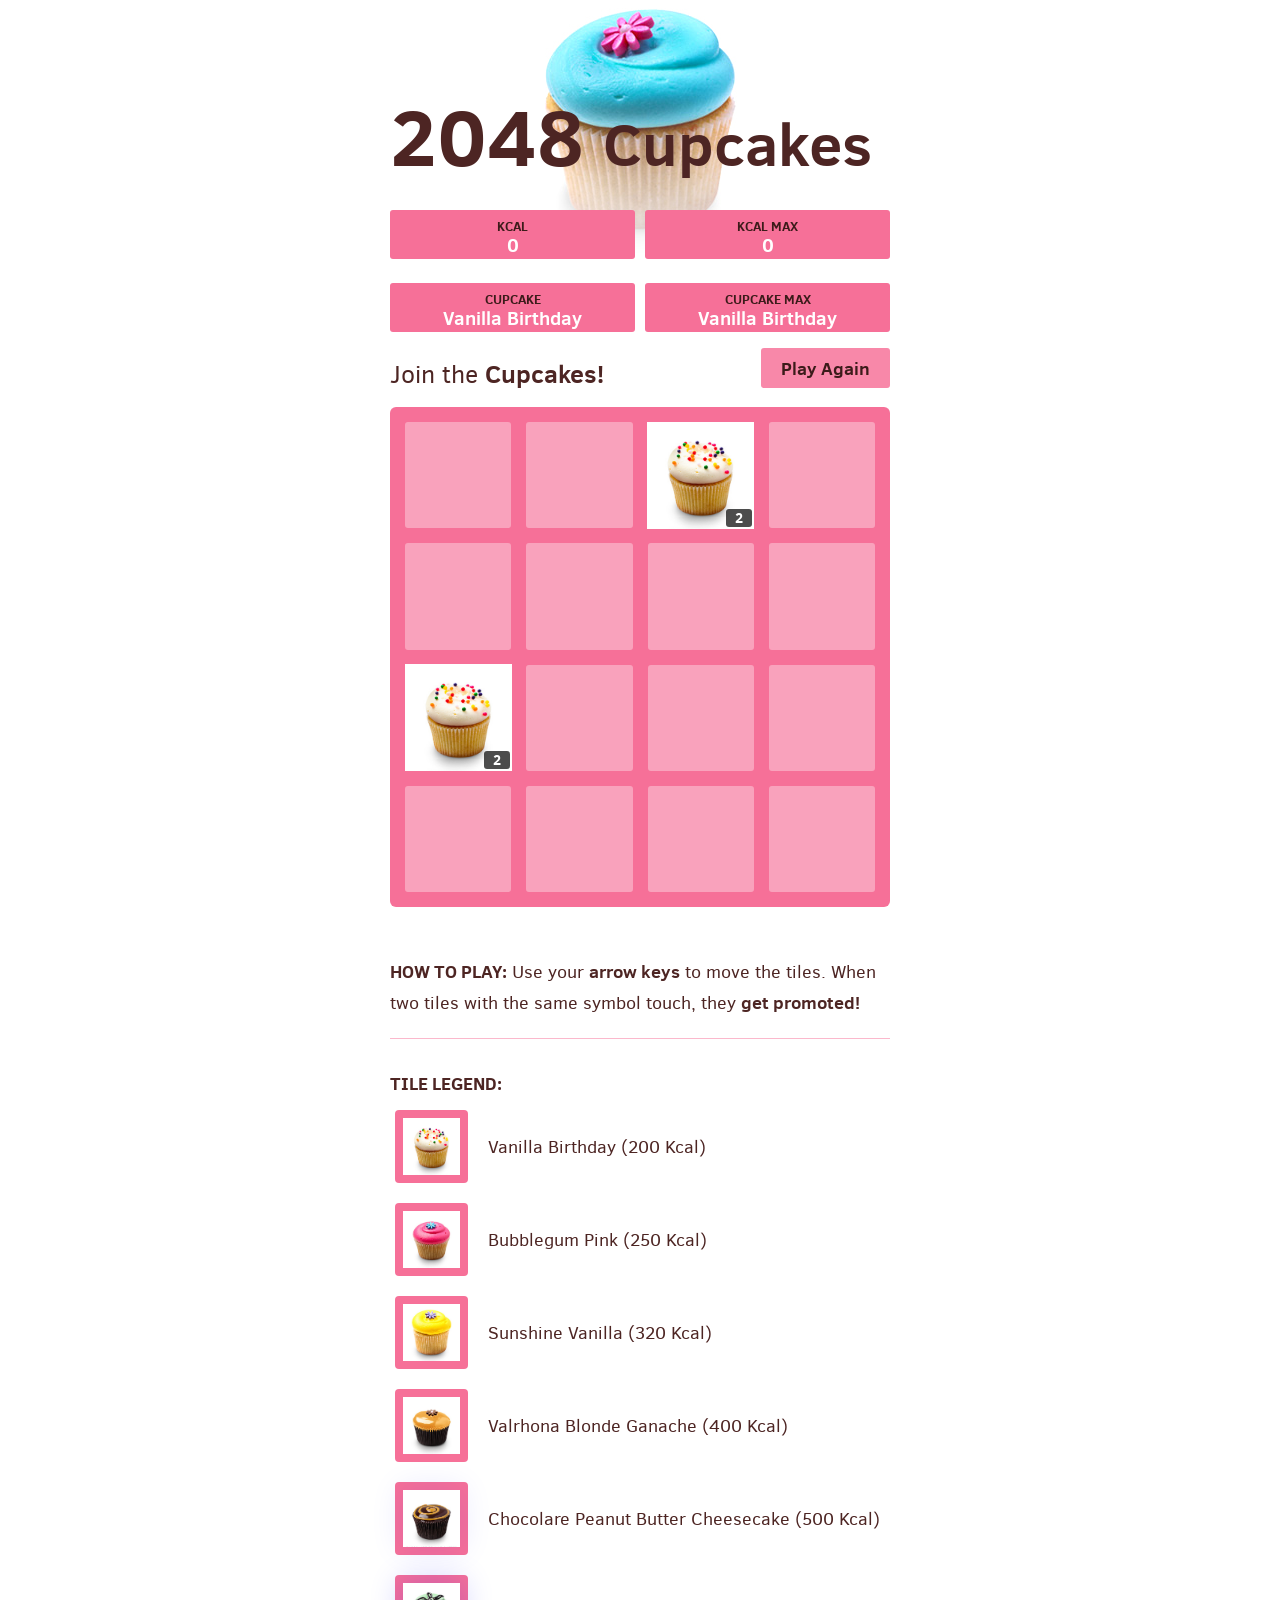
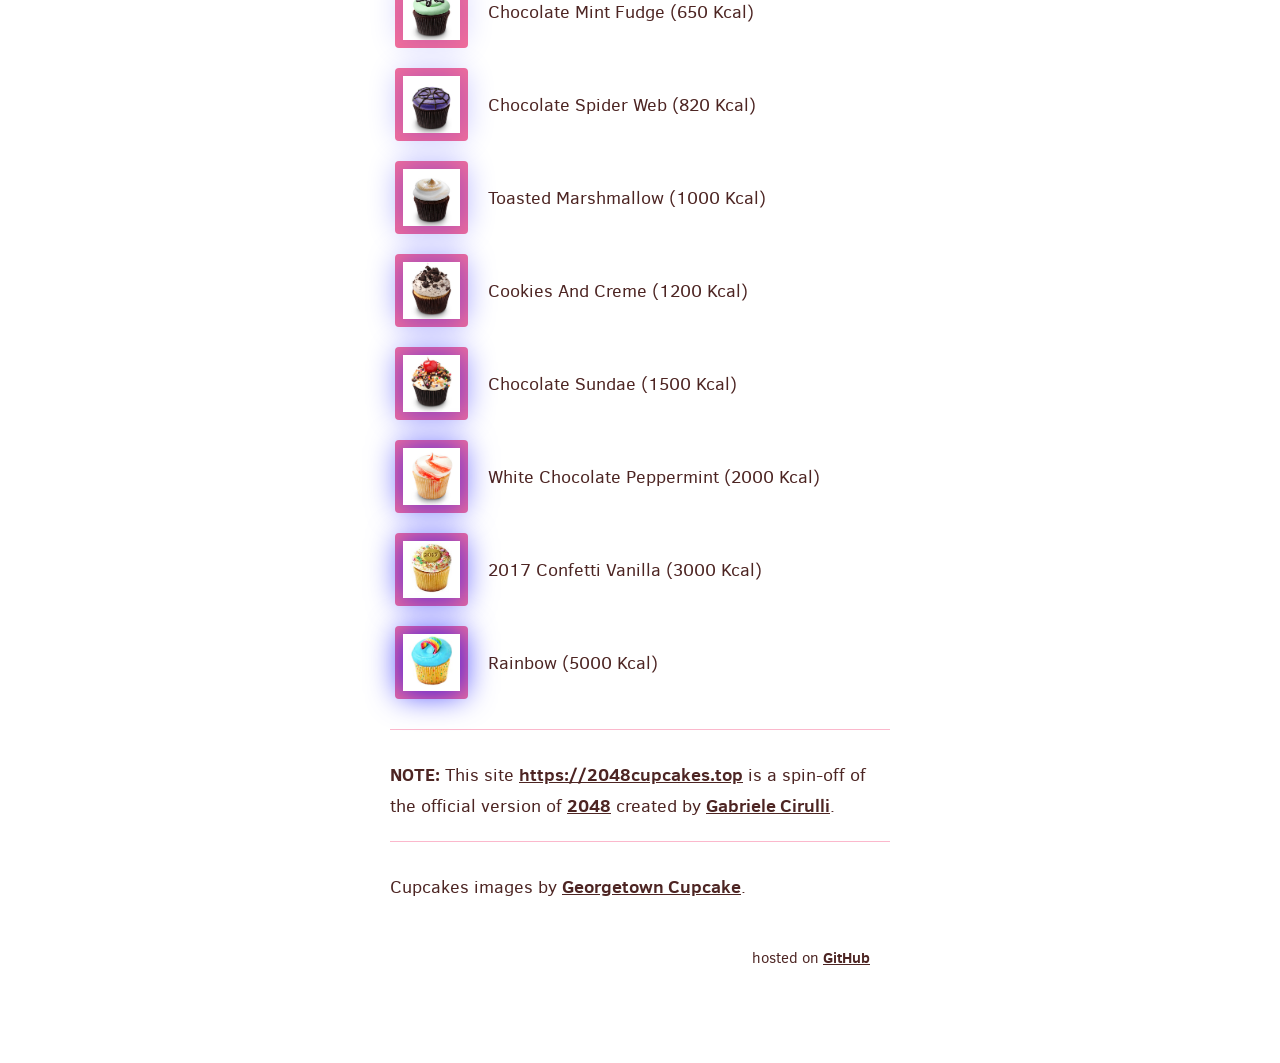
==== commit 9e48e674: "添加CSS/JS版本控制，防止浏览器缓存问题 - 为所有HTML文件的CSS添加版本号 v=1.0.1 - 为游戏JS文件添加版本号 v=1.0.1 - 在内联脚本中添加版本注释标识 - 新增版本管理" ====
--- a/games/2048-Cupcakes/index.html
+++ b/games/2048-Cupcakes/index.html
@@ -100,18 +100,18 @@
     <p class="repo-link"><small>hosted on <a href="https://github.com/foolgry/2048-CUPCAKES">GitHub</a></small></p>
   </div>
 
-  <script src="js/bind_polyfill.js?v=20251002"></script>
-  <script src="js/classlist_polyfill.js?v=20251002"></script>
-  <script src="js/animframe_polyfill.js?v=20251002"></script>
-  <script src="js/l10n.js?v=20251002"></script>
-  <script src="js/localization.js?v=20251002"></script>
-  <script src="js/keyboard_input_manager.js?v=20251002"></script>
-  <script src="js/html_actuator.js?v=20251002"></script>
-  <script src="js/grid.js?v=20251002"></script>
-  <script src="js/tile.js?v=20251002"></script>
-  <script src="js/local_storage_manager.js?v=20251002"></script>
-  <script src="js/game_manager.js?v=20251002"></script>
-  <script src="js/application.js?v=20251002"></script>
+  <script src="js/bind_polyfill.js?v=1.0.1"></script>
+  <script src="js/classlist_polyfill.js?v=1.0.1"></script>
+  <script src="js/animframe_polyfill.js?v=1.0.1"></script>
+  <script src="js/l10n.js?v=1.0.1"></script>
+  <script src="js/localization.js?v=1.0.1"></script>
+  <script src="js/keyboard_input_manager.js?v=1.0.1"></script>
+  <script src="js/html_actuator.js?v=1.0.1"></script>
+  <script src="js/grid.js?v=1.0.1"></script>
+  <script src="js/tile.js?v=1.0.1"></script>
+  <script src="js/local_storage_manager.js?v=1.0.1"></script>
+  <script src="js/game_manager.js?v=1.0.1"></script>
+  <script src="js/application.js?v=1.0.1"></script>
   <script>
     window.twttr = (function (d, s, id) {
       var t, js, fjs = d.getElementsByTagName(s)[0];
